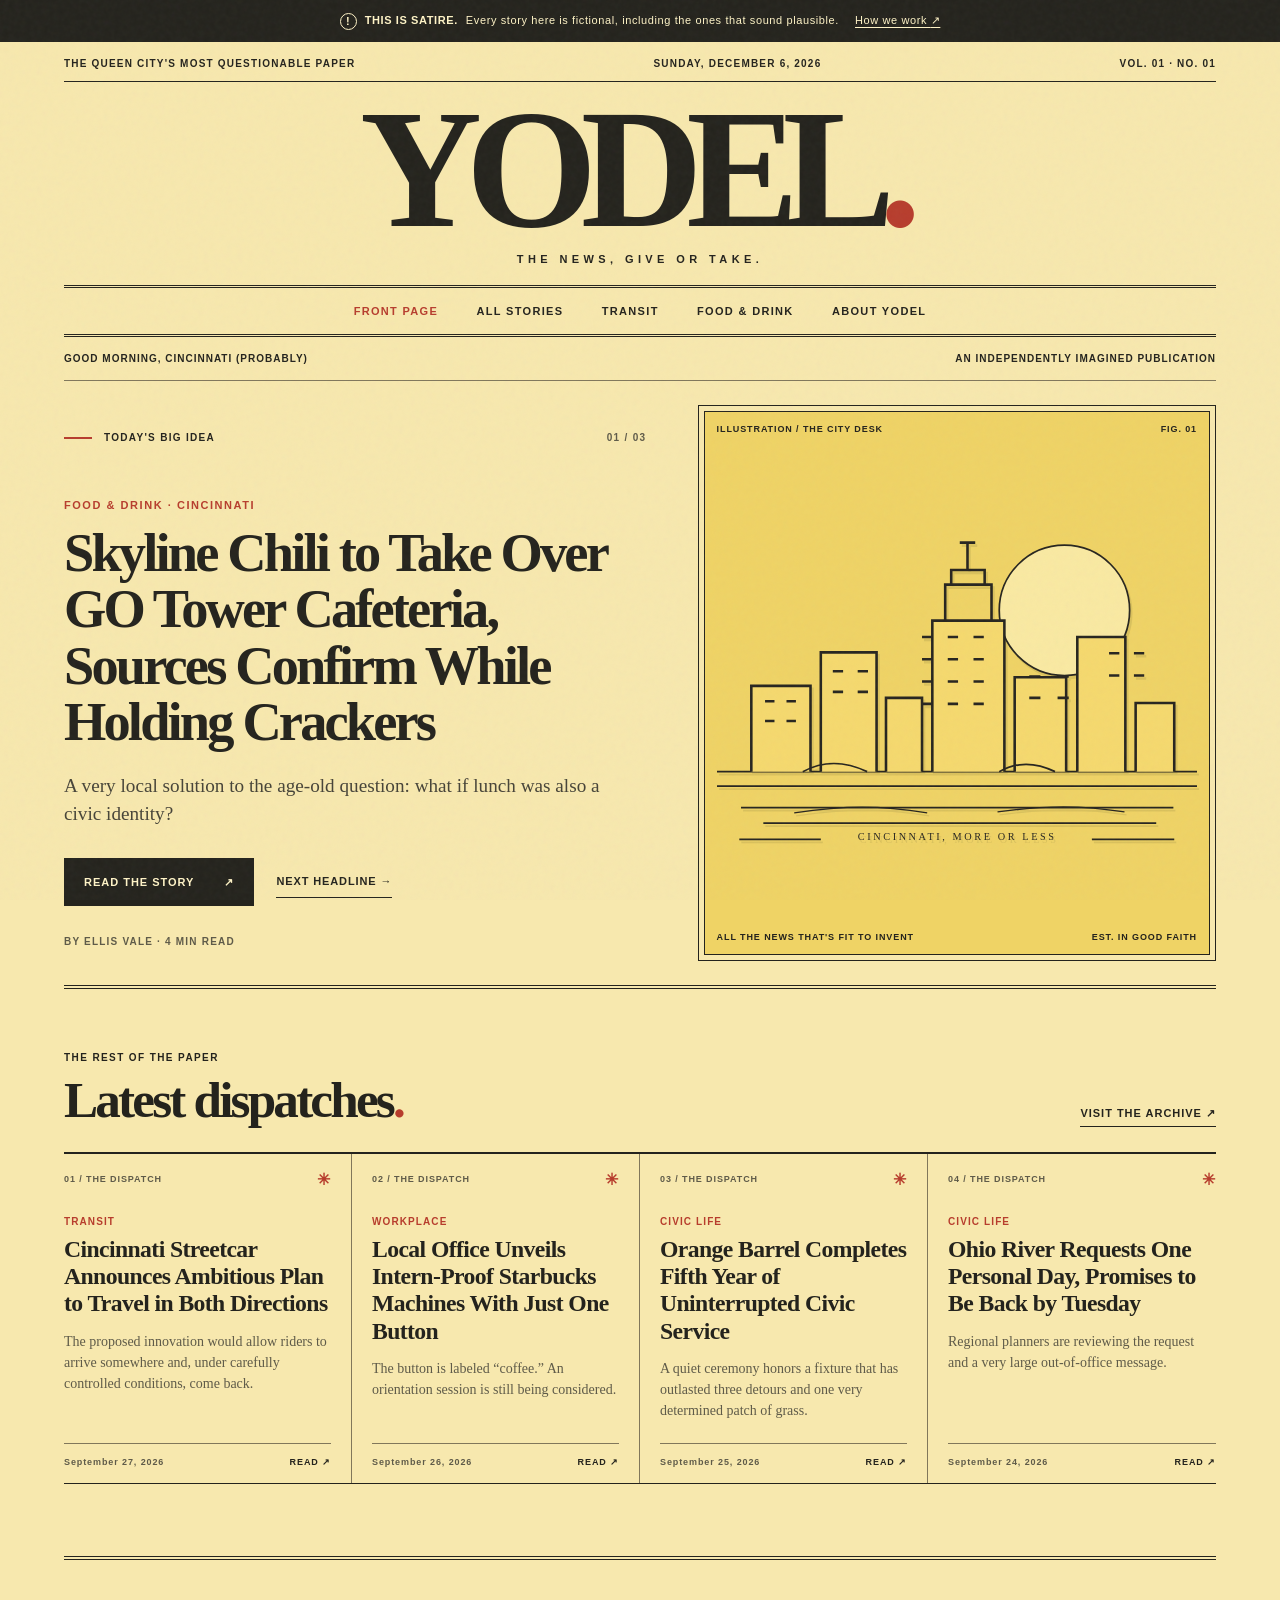
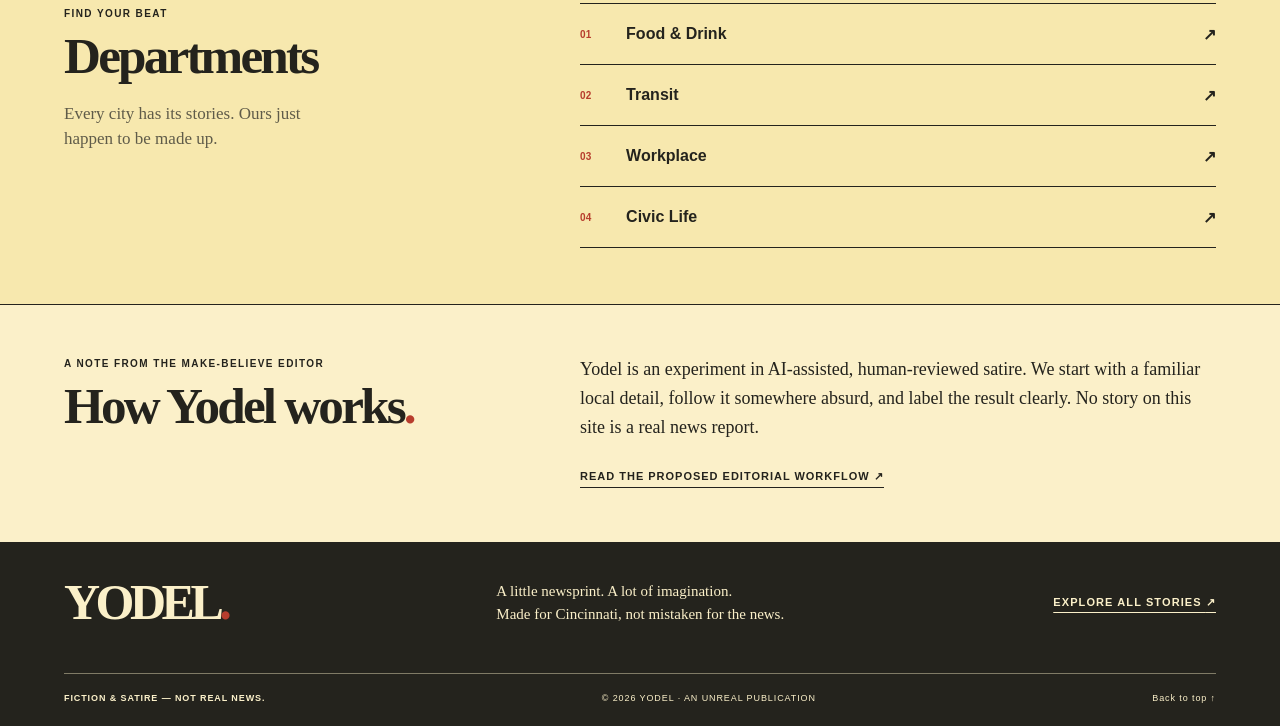
==== index.html @ 8d59e484 "Build initial Yodel satire publication prototype" ====
<!doctype html>
<html lang="en">
<head>
  <meta charset="utf-8">
  <meta name="viewport" content="width=device-width, initial-scale=1">
  <meta name="theme-color" content="#f4d969">
  <meta name="description" content="Yodel: Cincinnati-ish news from a city that exists mostly in our imagination. Entirely satire.">
  <title>Yodel — The news, give or take</title>
  <link rel="stylesheet" href="styles.css">
  <script src="articles.js" defer></script>
  <script src="app.js" defer></script>
</head>
<body data-page="home">
  <a class="skip-link" href="#main">Skip to content</a>
  <div class="site-shell">
    <div class="satire-banner"><span class="satire-banner__mark">!</span><strong>THIS IS SATIRE.</strong> Every story here is fictional, including the ones that sound plausible. <a href="#about">How we work <span aria-hidden="true">↗</span></a></div>
    <header class="site-header">
      <div class="header-top"><span>THE QUEEN CITY'S MOST QUESTIONABLE PAPER</span><span class="edition-date">SEPTEMBER 2026</span><span>VOL. 01 · NO. 01</span></div>
      <div class="masthead"><a href="index.html" aria-label="Yodel home">YODEL<span class="masthead-dot">.</span></a><p>THE NEWS, GIVE OR TAKE.</p></div>
      <nav class="main-nav" aria-label="Main navigation">
        <a href="index.html" aria-current="page">Front page</a>
        <a href="archive.html">All stories</a>
        <a href="archive.html?category=Transit">Transit</a>
        <a href="archive.html?category=Food%20%26%20Drink">Food &amp; Drink</a>
        <a href="#about">About Yodel</a>
      </nav>
    </header>
    <main id="main">
      <div class="section-kicker"><span>GOOD MORNING, CINCINNATI (PROBABLY)</span><span>AN INDEPENDENTLY IMAGINED PUBLICATION</span></div>
      <section class="lead-section" aria-labelledby="lead-heading">
        <div class="lead-copy">
          <div class="eyebrow"><span class="eyebrow-rule"></span> TODAY'S BIG IDEA <span id="feature-counter">01 / 03</span></div>
          <p class="lead-overline" id="feature-category">FOOD &amp; DRINK · CINCINNATI</p>
          <h1 id="lead-heading" aria-live="polite">Skyline Chili to Take Over GO Tower Cafeteria, Sources Confirm While Holding Crackers</h1>
          <p class="lead-deck" id="feature-deck">A very local solution to the age-old question: what if lunch was also a civic identity?</p>
          <div class="lead-actions"><a class="button button--dark" id="feature-link" href="article.html?id=go-tower-chili">Read the story <span aria-hidden="true">↗</span></a><button class="text-button" id="next-feature" type="button">Next headline <span aria-hidden="true">→</span></button></div>
          <p class="lead-meta" id="feature-meta">BY ELLIS VALE · 4 MIN READ</p>
        </div>
        <div class="lead-art" aria-hidden="true">
          <div class="art-topline"><span>ILLUSTRATION / THE CITY DESK</span><span>FIG. 01</span></div>
          <svg class="skyline-art" viewBox="0 0 560 390" role="presentation">
            <circle cx="405" cy="110" r="76" fill="#f9e9a2" stroke="#27251f" stroke-width="2"/>
            <path d="M0 298h560M0 315h560M28 340h504M54 358h458" fill="none" stroke="#27251f" stroke-width="2"/>
            <path d="M40 298V198h69v100m12 0V159h65v139m11 0V212h42v86m12 0V122h84v176m12 0V188h60v110m13 0V141h56v157m12 0V218h45v80" fill="#f5d96e" stroke="#27251f" stroke-width="3"/>
            <path d="M266 122V80h54v42m-47-42V63h39v17m-20-17V31m-9 0h18" fill="none" stroke="#27251f" stroke-width="3"/>
            <path d="M56 216h11m14 0h11m-36 23h11m14 0h11m43-58h12m17 0h12m-41 24h12m17 0h12m63-64h12m18 0h12m18 0h12m-72 26h12m18 0h12m18 0h12m-72 26h12m18 0h12m18 0h12m-72 26h12m18 0h12m18 0h12m53-32h13m20 0h13m-46 25h13m20 0h13m47-52h12m17 0h12m-41 26h12m17 0h12" fill="none" stroke="#27251f" stroke-width="3"/>
            <path d="M100 298q35-19 75 0m154 0q30-17 65 0" fill="none" stroke="#27251f" stroke-width="2"/>
            <path d="M90 346c60-9 100-9 155 0m82-1c58-8 98-8 148 0" fill="none" stroke="#27251f" stroke-width="1.5"/>
            <path d="M26 377h95m316 0h96" stroke="#27251f" stroke-width="2"/>
            <text x="280" y="378" text-anchor="middle" font-family="Georgia,serif" font-size="12" letter-spacing="3" fill="#27251f">CINCINNATI, MORE OR LESS</text>
          </svg>
          <div class="art-bottomline"><span>ALL THE NEWS THAT'S FIT TO INVENT</span><span>EST. IN GOOD FAITH</span></div>
        </div>
      </section>
      <section class="latest-section" aria-labelledby="latest-heading">
        <div class="section-heading"><div><span class="small-label">THE REST OF THE PAPER</span><h2 id="latest-heading">Latest dispatches<span class="heading-period">.</span></h2></div><a class="underlined-link" href="archive.html">Visit the archive <span aria-hidden="true">↗</span></a></div>
        <div id="latest-stories" class="story-grid"></div>
      </section>
      <section class="departments" aria-labelledby="departments-heading">
        <div class="department-intro"><span class="small-label">FIND YOUR BEAT</span><h2 id="departments-heading">Departments</h2><p>Every city has its stories. Ours just happen to be made up.</p></div>
        <div class="department-links"><a href="archive.html?category=Food%20%26%20Drink"><span>01</span> Food &amp; Drink <span aria-hidden="true">↗</span></a><a href="archive.html?category=Transit"><span>02</span> Transit <span aria-hidden="true">↗</span></a><a href="archive.html?category=Workplace"><span>03</span> Workplace <span aria-hidden="true">↗</span></a><a href="archive.html?category=Civic%20Life"><span>04</span> Civic Life <span aria-hidden="true">↗</span></a></div>
      </section>
      <section class="about-section" id="about" aria-labelledby="about-heading"><div><span class="small-label">A NOTE FROM THE MAKE-BELIEVE EDITOR</span><h2 id="about-heading">How Yodel works<span class="heading-period">.</span></h2></div><div><p>Yodel is an experiment in AI-assisted, human-reviewed satire. We start with a familiar local detail, follow it somewhere absurd, and label the result clearly. No story on this site is a real news report.</p><a class="underlined-link" href="EDITORIAL_WORKFLOW.md">Read the proposed editorial workflow <span aria-hidden="true">↗</span></a></div></section>
    </main>
    <footer class="site-footer"><div class="footer-main"><a class="footer-logo" href="index.html">YODEL<span>.</span></a><p>A little newsprint. A lot of imagination.<br>Made for Cincinnati, not mistaken for the news.</p><a href="archive.html">Explore all stories <span aria-hidden="true">↗</span></a></div><div class="footer-bottom"><strong>FICTION &amp; SATIRE — NOT REAL NEWS.</strong><span>© 2026 YODEL · AN UNREAL PUBLICATION</span><a href="#main">Back to top ↑</a></div></footer>
  </div>
</body>
</html>
---- styles.css ----
:root {
  color-scheme: light;
  --paper: #f7e8ae;
  --paper-light: #fbf0c9;
  --yellow: #efd365;
  --ink: #24231d;
  --muted: #5f5b49;
  --rule: #81775b;
  --red: #b73d2d;
}

* { box-sizing: border-box; }
html { scroll-behavior: smooth; }
body { margin: 0; background: #d5bd69; color: var(--ink); font-family: Georgia, "Times New Roman", serif; }
body::before { content: ""; position: fixed; inset: 0; z-index: 10; pointer-events: none; opacity: .15; background-image: url("data:image/svg+xml,%3Csvg viewBox='0 0 180 180' xmlns='http://www.w3.org/2000/svg'%3E%3Cfilter id='n'%3E%3CfeTurbulence type='fractalNoise' baseFrequency='.9' numOctaves='3' stitchTiles='stitch'/%3E%3C/filter%3E%3Crect width='100%25' height='100%25' filter='url(%23n)' opacity='.25'/%3E%3C/svg%3E"); }
a { color: inherit; }
a:hover { color: var(--red); }
button, input, select { font: inherit; }
button { cursor: pointer; }
:focus-visible { outline: 3px solid var(--red); outline-offset: 4px; }
[hidden] { display: none !important; }
.site-shell { max-width: 1480px; margin: 0 auto; min-height: 100vh; background: var(--paper); box-shadow: 0 0 50px #665a3455; }
.skip-link { position: fixed; top: -80px; left: 20px; z-index: 20; background: var(--ink); color: white; padding: 12px 18px; }
.skip-link:focus { top: 12px; }
.satire-banner { display: flex; align-items: center; justify-content: center; flex-wrap: wrap; gap: 5px 8px; min-height: 42px; padding: 8px 20px; background: var(--ink); color: #fff4c7; text-align: center; font: 11px/1.4 Arial, Helvetica, sans-serif; letter-spacing: .055em; }
.satire-banner__mark { display: inline-grid; place-items: center; width: 17px; height: 17px; border: 1px solid currentColor; border-radius: 50%; font-weight: bold; }
.satire-banner a { color: inherit; text-underline-offset: 3px; margin-left: 8px; }
.satire-banner a:hover { color: #f4d969; }
.site-header, main, .site-footer { padding-left: clamp(22px, 5vw, 78px); padding-right: clamp(22px, 5vw, 78px); }
.header-top, .main-nav, .section-kicker, .small-label, .eyebrow, .lead-overline, .lead-meta, .art-topline, .art-bottomline, .story-category, .story-card__top, .story-card__foot, .department-links, .footer-bottom, .article-byline, .article-location, .back-link, .archive-tools label, .results-heading, .archive-item__number, .loading-note {
  font-family: Arial, Helvetica, sans-serif;
}
.header-top { display: flex; justify-content: space-between; gap: 16px; padding: 16px 0 12px; border-bottom: 1px solid var(--ink); font-size: 10px; font-weight: 700; letter-spacing: .12em; }
.masthead { text-align: center; padding: 14px 0 20px; }
.masthead a { display: inline-block; text-decoration: none; font: 900 clamp(84px, 13.2vw, 194px)/.87 Georgia, "Times New Roman", serif; letter-spacing: -.097em; padding-right: .09em; }
.masthead a:hover { color: var(--ink); }
.masthead-dot, .heading-period, .footer-logo span { color: var(--red); }
.masthead p { margin: 11px 0 0; font: 700 11px/1 Arial, Helvetica, sans-serif; letter-spacing: .4em; }
.main-nav { display: flex; justify-content: center; flex-wrap: wrap; gap: 5px clamp(12px, 3vw, 45px); padding: 13px 0; border-top: 3px double var(--ink); border-bottom: 3px double var(--ink); font-size: 11px; font-weight: 700; letter-spacing: .12em; text-transform: uppercase; }
.main-nav a { text-decoration: none; padding: 4px 0; }
.main-nav a[aria-current="page"] { color: var(--red); }
.section-kicker { display: flex; justify-content: space-between; gap: 10px; padding: 16px 0; font-size: 10px; font-weight: 700; letter-spacing: .1em; border-bottom: 1px solid var(--rule); }
.lead-section { display: grid; grid-template-columns: 1.1fr .9fr; min-height: 545px; border-bottom: 4px double var(--ink); }
.lead-copy { display: flex; flex-direction: column; align-items: flex-start; padding: clamp(28px, 4vw, 60px) clamp(25px, 4vw, 60px) 38px 0; }
.eyebrow { display: flex; align-items: center; gap: 12px; width: 100%; font-size: 10px; font-weight: 700; letter-spacing: .13em; white-space: nowrap; }
.eyebrow-rule { display: inline-block; width: 28px; height: 2px; background: var(--red); }
.eyebrow #feature-counter { margin-left: auto; color: var(--muted); }
.lead-overline { margin: 56px 0 14px; color: var(--red); font-size: 11px; font-weight: 800; letter-spacing: .14em; }
.lead-copy h1 { max-width: 700px; margin: 0; font-size: clamp(38px, 4.25vw, 67px); line-height: 1.035; letter-spacing: -.052em; }
.lead-deck { max-width: 560px; margin: 22px 0 0; font-size: clamp(17px, 1.5vw, 21px); line-height: 1.45; color: #474438; }
.lead-actions { display: flex; align-items: center; flex-wrap: wrap; gap: 22px; margin-top: 30px; }
.button { display: inline-flex; justify-content: space-between; align-items: center; gap: 30px; min-height: 48px; padding: 13px 19px; font: 700 11px/1.3 Arial, Helvetica, sans-serif; letter-spacing: .09em; text-decoration: none; text-transform: uppercase; transition: background .2s ease, color .2s ease, transform .2s ease; }
.button--dark { background: var(--ink); color: #fff4c7; border: 1px solid var(--ink); }
.button--dark:hover { background: var(--red); color: white; border-color: var(--red); transform: translateY(-2px); }
.text-button { padding: 9px 0; border: 0; border-bottom: 1px solid var(--ink); background: none; color: var(--ink); font: 700 11px/1.2 Arial, Helvetica, sans-serif; text-transform: uppercase; letter-spacing: .08em; }
.text-button:hover { color: var(--red); border-color: var(--red); }
.lead-meta { margin: auto 0 0; padding-top: 30px; color: var(--muted); font-size: 10px; font-weight: 700; letter-spacing: .12em; }
.lead-art { display: flex; flex-direction: column; justify-content: space-between; align-self: stretch; min-width: 0; margin: 24px 0 24px; padding: 18px; border: 1px solid var(--ink); background: var(--yellow); box-shadow: inset 0 0 0 5px var(--paper), inset 0 0 0 6px var(--ink); }
.art-topline, .art-bottomline { display: flex; justify-content: space-between; gap: 8px; font-size: 9px; font-weight: 700; letter-spacing: .1em; }
.skyline-art { display: block; width: 100%; height: auto; max-height: 390px; margin: auto 0; filter: drop-shadow(2px 3px 0 #bca84f66); }
.latest-section, .related-section { padding: 58px 0 72px; }
.section-heading { display: flex; justify-content: space-between; align-items: end; gap: 20px; margin-bottom: 25px; }
.small-label { font-size: 10px; font-weight: 800; letter-spacing: .14em; text-transform: uppercase; }
h2 { margin: 7px 0 0; font-size: clamp(35px, 4vw, 55px); line-height: 1.08; letter-spacing: -.055em; }
.underlined-link { flex-shrink: 0; padding-bottom: 5px; border-bottom: 1px solid currentColor; font: 700 11px/1.4 Arial, Helvetica, sans-serif; text-decoration: none; text-transform: uppercase; letter-spacing: .09em; }
.story-grid { display: grid; grid-template-columns: repeat(4, minmax(0, 1fr)); border-top: 2px solid var(--ink); border-bottom: 1px solid var(--ink); }
.story-card { display: flex; flex-direction: column; min-width: 0; padding: 20px 20px 16px; border-right: 1px solid var(--rule); }
.story-card:first-child { padding-left: 0; }
.story-card:last-child { padding-right: 0; border-right: 0; }
.story-card__top, .story-card__foot { display: flex; justify-content: space-between; gap: 10px; font-size: 9px; font-weight: 700; letter-spacing: .1em; }
.story-card__top { color: var(--muted); }
.story-card__top span:last-child { color: var(--red); font-size: 16px; line-height: .7; }
.story-category { margin: 30px 0 9px; color: var(--red); font-size: 10px; font-weight: 800; letter-spacing: .11em; text-transform: uppercase; }
.story-card h3 { margin: 0; font-size: clamp(21px, 1.85vw, 28px); line-height: 1.16; letter-spacing: -.025em; }
.story-card h3 a, .archive-item h3 a { text-decoration: none; }
.story-card h3 a:hover, .archive-item h3 a:hover { text-decoration: underline; text-decoration-thickness: 1px; text-underline-offset: 4px; }
.story-deck { margin: 13px 0 22px; color: var(--muted); font-size: 14px; line-height: 1.5; }
.story-card__foot { align-items: center; margin-top: auto; padding-top: 13px; border-top: 1px solid var(--rule); color: var(--muted); }
.story-card__foot a { color: var(--ink); text-decoration: none; }
.departments { display: grid; grid-template-columns: 1fr 1.5fr; gap: 8%; padding: 43px 0 56px; border-top: 4px double var(--ink); }
.department-intro p { max-width: 280px; font-size: 17px; line-height: 1.5; color: var(--muted); }
.department-links { border-top: 1px solid var(--ink); }
.department-links a { display: grid; grid-template-columns: 38px 1fr auto; align-items: center; gap: 8px; min-height: 61px; border-bottom: 1px solid var(--ink); font-size: 16px; font-weight: 700; text-decoration: none; }
.department-links a span:first-child { font-size: 10px; color: var(--red); }
.about-section { display: grid; grid-template-columns: 1fr 1.5fr; gap: 8%; margin: 0 calc(-1 * clamp(22px, 5vw, 78px)); padding: 48px clamp(22px, 5vw, 78px) 58px; background: var(--paper-light); border-top: 1px solid var(--ink); }
.about-section p { max-width: 660px; margin: 2px 0 24px; font-size: 18px; line-height: 1.6; }
.site-footer { background: var(--ink); color: var(--paper-light); }
.footer-main { display: flex; justify-content: space-between; align-items: center; gap: 24px; padding: 38px 0 48px; }
.footer-logo { font: 900 50px/.9 Georgia, serif; letter-spacing: -.09em; text-decoration: none; }
.footer-main p { margin: 0; font-size: 15px; line-height: 1.5; }
.footer-main > a:last-child { font: 700 11px Arial, Helvetica, sans-serif; letter-spacing: .1em; text-transform: uppercase; text-underline-offset: 6px; }
.footer-main a:hover, .footer-bottom a:hover { color: var(--yellow); }
.footer-bottom { display: flex; justify-content: space-between; flex-wrap: wrap; gap: 12px 20px; border-top: 1px solid #807b66; padding: 19px 0 23px; font-size: 9px; letter-spacing: .1em; }
.footer-bottom a { text-decoration: none; }

/* Archive */
.archive-main { padding-top: 46px; padding-bottom: 100px; }
.page-heading { max-width: 850px; }
.page-heading h1 { margin: 12px 0 16px; font-size: clamp(48px, 7vw, 92px); line-height: .99; letter-spacing: -.065em; }
.page-heading > p { margin: 0; max-width: 640px; font-size: 20px; line-height: 1.5; color: var(--muted); }
.archive-tools { display: grid; grid-template-columns: 2fr 1fr; gap: 18px; margin-top: 53px; padding: 23px; border: 1px solid var(--ink); background: var(--paper-light); }
.archive-tools label { display: block; margin-bottom: 9px; font-size: 10px; font-weight: 800; letter-spacing: .13em; }
.archive-tools input, .archive-tools select { display: block; width: 100%; height: 48px; padding: 0 13px; border: 1px solid var(--ink); border-radius: 0; background: var(--paper); color: var(--ink); font: 15px Arial, Helvetica, sans-serif; }
.archive-tools input::placeholder { color: #736c58; }
.results-heading { display: flex; align-items: baseline; justify-content: space-between; gap: 20px; margin: 52px 0 14px; }
.results-heading h2 { font: 800 13px Arial, Helvetica, sans-serif; text-transform: uppercase; letter-spacing: .13em; }
.results-heading p { font-size: 11px; font-weight: 700; letter-spacing: .08em; }
.archive-list { border-top: 3px double var(--ink); }
.archive-item { display: grid; grid-template-columns: 60px 1fr 36px; gap: 20px; padding: 29px 4px 31px 0; border-bottom: 1px solid var(--rule); }
.archive-item__number { padding-top: 3px; color: var(--red); font-size: 14px; font-weight: 800; }
.archive-item .story-category { margin: 0 0 9px; }
.archive-item .story-category span { color: var(--muted); }
.archive-item h3 { max-width: 950px; margin: 0; font-size: clamp(25px, 3.4vw, 42px); line-height: 1.12; letter-spacing: -.04em; }
.archive-item p:last-child { margin: 12px 0 0; color: var(--muted); font-size: 16px; line-height: 1.45; }
.archive-item__arrow { align-self: center; font: 25px Arial, Helvetica, sans-serif; text-decoration: none; }
.empty-results { margin: 35px 0; padding: 35px; border: 1px solid var(--ink); font-size: 18px; }

/* Article */
.article-main { padding-top: 30px; }
.back-link { display: inline-block; margin-bottom: 37px; font-size: 11px; font-weight: 700; letter-spacing: .1em; text-decoration: none; text-transform: uppercase; }
.article-header { max-width: 1040px; margin: 0 auto; text-align: center; }
.article-header .story-category { margin: 0 0 18px; }
.article-header .story-category span { color: var(--muted); }
.article-header h1 { margin: 0; font-size: clamp(46px, 6.5vw, 92px); line-height: 1.025; letter-spacing: -.062em; }
.article-deck { max-width: 730px; margin: 22px auto 30px; color: var(--muted); font-size: clamp(20px, 2.25vw, 28px); line-height: 1.4; }
.article-byline { display: flex; justify-content: center; flex-wrap: wrap; gap: 8px 24px; padding: 18px 0; border-top: 1px solid var(--ink); border-bottom: 3px double var(--ink); font-size: 10px; letter-spacing: .11em; text-transform: uppercase; }
.article-body { display: grid; grid-template-columns: minmax(0, 670px) minmax(180px, 250px); justify-content: center; gap: clamp(40px, 8vw, 120px); padding: 46px 0 90px; }
.article-location { margin-bottom: 24px; font-size: 11px; font-weight: 700; letter-spacing: .1em; }
.article-location span { margin-right: 12px; color: var(--red); }
.article-column > p:not(.article-disclaimer) { margin: 0 0 25px; font-size: clamp(18px, 1.75vw, 21px); line-height: 1.7; }
.first-paragraph::first-letter { float: left; margin: .06em .09em -.1em 0; font-size: 4.2em; line-height: .8; font-weight: bold; color: var(--red); }
blockquote { margin: 38px 0; padding: 25px 5px 28px; border-top: 3px double var(--ink); border-bottom: 3px double var(--ink); font-size: clamp(27px, 3vw, 39px); font-weight: bold; line-height: 1.23; letter-spacing: -.035em; }
blockquote span { color: var(--red); }
.article-endmark { margin: 25px 0; color: var(--red); font-size: 22px; text-align: center; }
.article-disclaimer { padding: 17px 0; border-top: 1px solid var(--rule); border-bottom: 1px solid var(--rule); font: 13px/1.6 Arial, Helvetica, sans-serif; color: var(--muted); }
.article-aside { align-self: start; padding: 21px; border: 1px solid var(--ink); background: var(--yellow); }
.aside-stamp { border-bottom: 1px solid var(--ink); padding: 0 0 10px; font: 900 95px/.9 Georgia, serif; letter-spacing: -.1em; }
.aside-stamp span { color: var(--red); }
.article-aside .small-label { display: block; margin-top: 19px; }
.article-aside p:not(.small-label) { font-size: 16px; line-height: 1.5; }
.article-aside a { font: 700 11px/1.5 Arial, Helvetica, sans-serif; text-transform: uppercase; letter-spacing: .07em; text-underline-offset: 4px; }
.related-section { border-top: 4px double var(--ink); }
.story-grid--two { grid-template-columns: repeat(2, minmax(0, 1fr)); }
.not-found { max-width: 760px; padding: 60px 0 130px; }
.not-found h1 { font-size: clamp(48px, 7vw, 90px); line-height: 1; letter-spacing: -.06em; }
.not-found p { margin: 0 0 30px; font-size: 20px; }
.loading-note { padding: 50px 0 100px; font-size: 13px; letter-spacing: .12em; }

@media (max-width: 1050px) {
  .lead-section { grid-template-columns: 1.1fr .9fr; }
  .lead-copy h1 { font-size: clamp(37px, 4.6vw, 55px); }
  .lead-overline { margin-top: 30px; }
  .story-grid { grid-template-columns: repeat(2, minmax(0, 1fr)); }
  .story-card { padding: 20px !important; border-bottom: 1px solid var(--rule); }
  .story-card:nth-child(2n) { border-right: 0; }
  .story-card:nth-last-child(-n+2) { border-bottom: 0; }
}
@media (max-width: 700px) {
  .header-top { font-size: 9px; }
  .header-top span:first-child { display: none; }
  .masthead { padding: 24px 0 17px; }
  .masthead a { font-size: clamp(75px, 18vw, 125px); }
  .masthead p { font-size: 9px; letter-spacing: .27em; }
  .main-nav { justify-content: flex-start; gap: 2px 20px; font-size: 10px; }
  .section-kicker span:last-child { display: none; }
  .lead-section { display: flex; flex-direction: column; }
  .lead-copy { padding: 29px 0 23px; }
  .lead-copy h1 { font-size: clamp(42px, 9vw, 62px); }
  .lead-overline { margin-top: 37px; }
  .lead-meta { margin-top: 0; padding-top: 24px; }
  .lead-art { min-height: 300px; margin: 0 0 25px; }
  .skyline-art { max-height: 320px; }
  .latest-section, .related-section { padding: 43px 0 58px; }
  .departments, .about-section { grid-template-columns: 1fr; gap: 20px; }
  .departments { padding: 36px 0 44px; }
  .about-section { padding-top: 40px; padding-bottom: 48px; }
  .footer-main { align-items: flex-start; flex-direction: column; }
  .archive-tools { grid-template-columns: 1fr; }
  .article-body { grid-template-columns: 1fr; padding-bottom: 60px; }
  .article-aside { max-width: 350px; }
}
@media (max-width: 480px) {
  .satire-banner { font-size: 10px; }
  .header-top { font-size: 8px; }
  .section-heading { align-items: flex-start; flex-direction: column; gap: 14px; }
  .story-grid, .story-grid--two { grid-template-columns: 1fr; }
  .story-card { padding: 20px 0 !important; border-right: 0; border-bottom: 1px solid var(--rule) !important; }
  .story-card:last-child { border-bottom: 0 !important; }
  .story-card .story-category { margin-top: 20px; }
  .archive-main { padding-top: 35px; }
  .archive-tools { margin-top: 35px; padding: 16px; }
  .archive-item { grid-template-columns: 1fr 26px; gap: 8px; }
  .archive-item__number { grid-column: 1 / -1; }
  .article-main { padding-top: 25px; }
  .article-header { text-align: left; }
  .article-byline { justify-content: flex-start; }
  .article-body { padding-top: 30px; }
}
@media (prefers-reduced-motion: reduce) {
  html { scroll-behavior: auto; }
  .button { transition: none; }
  .button--dark:hover { transform: none; }
}
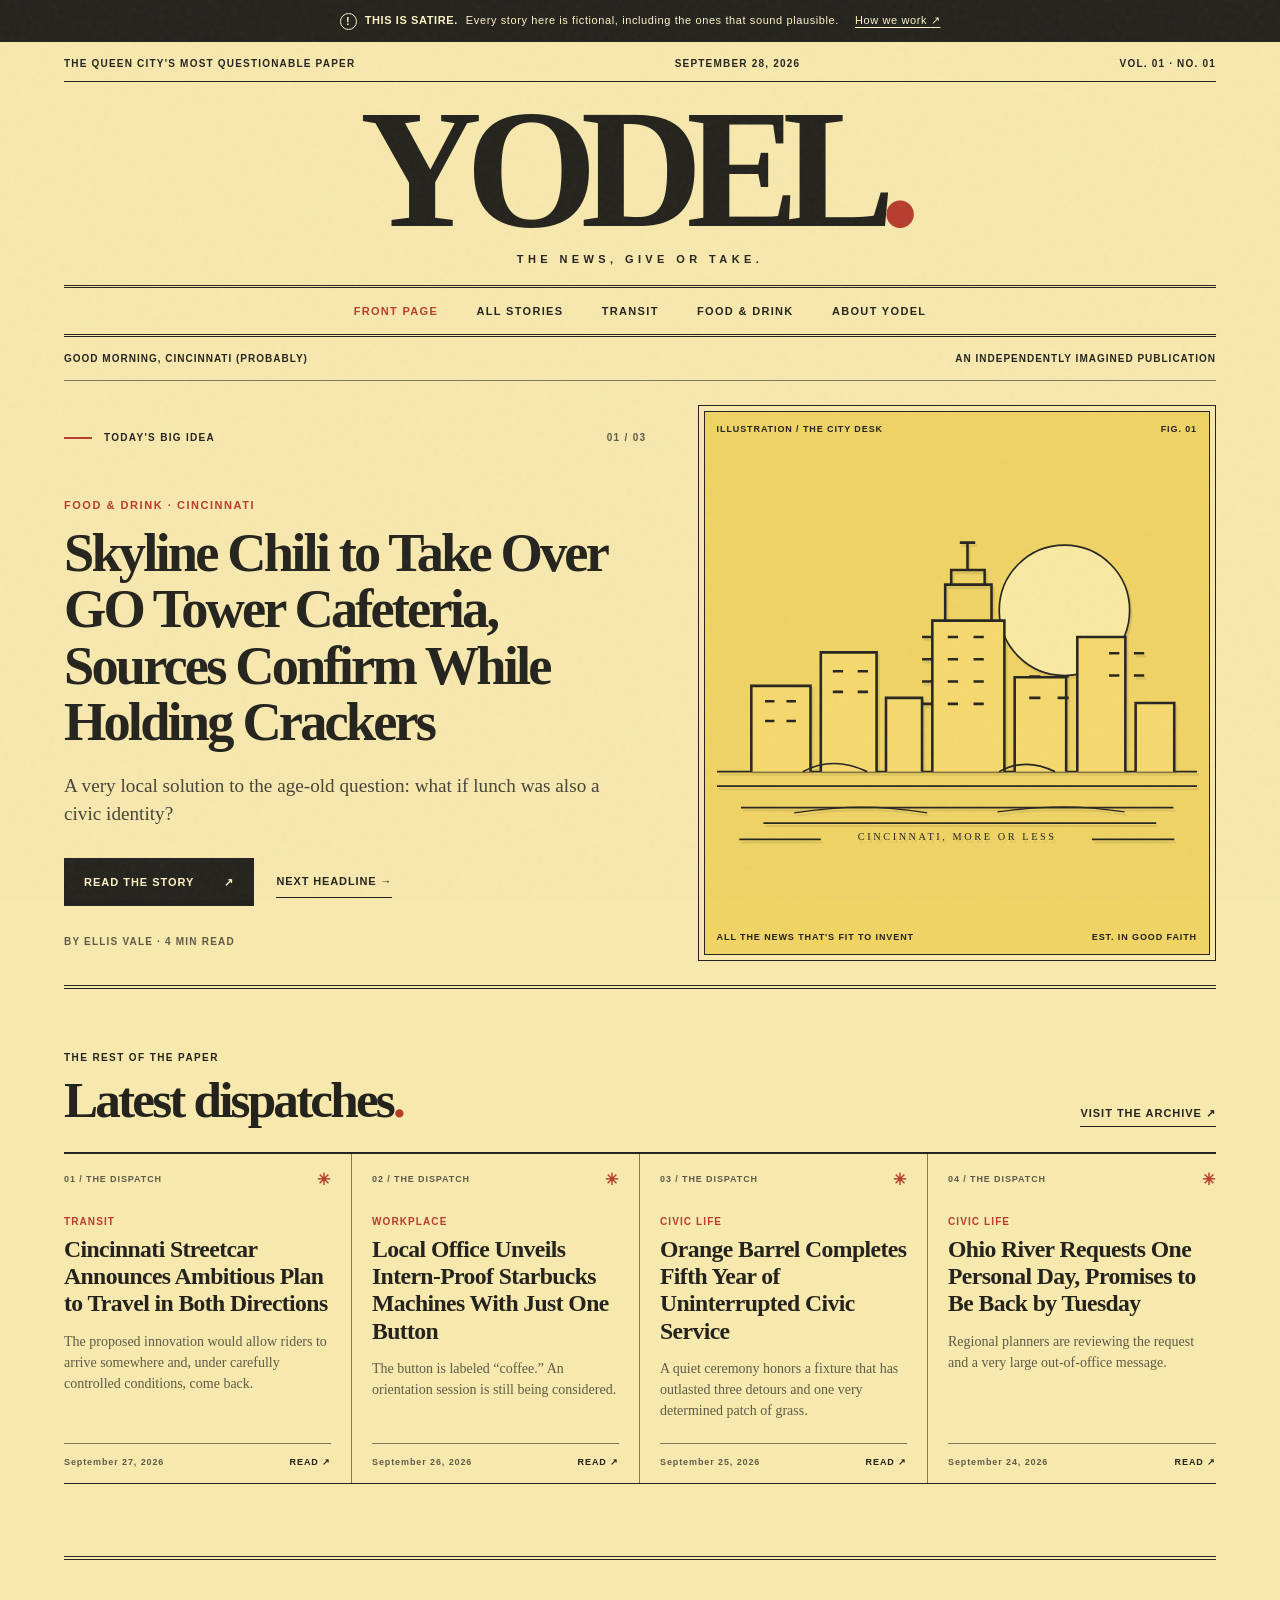
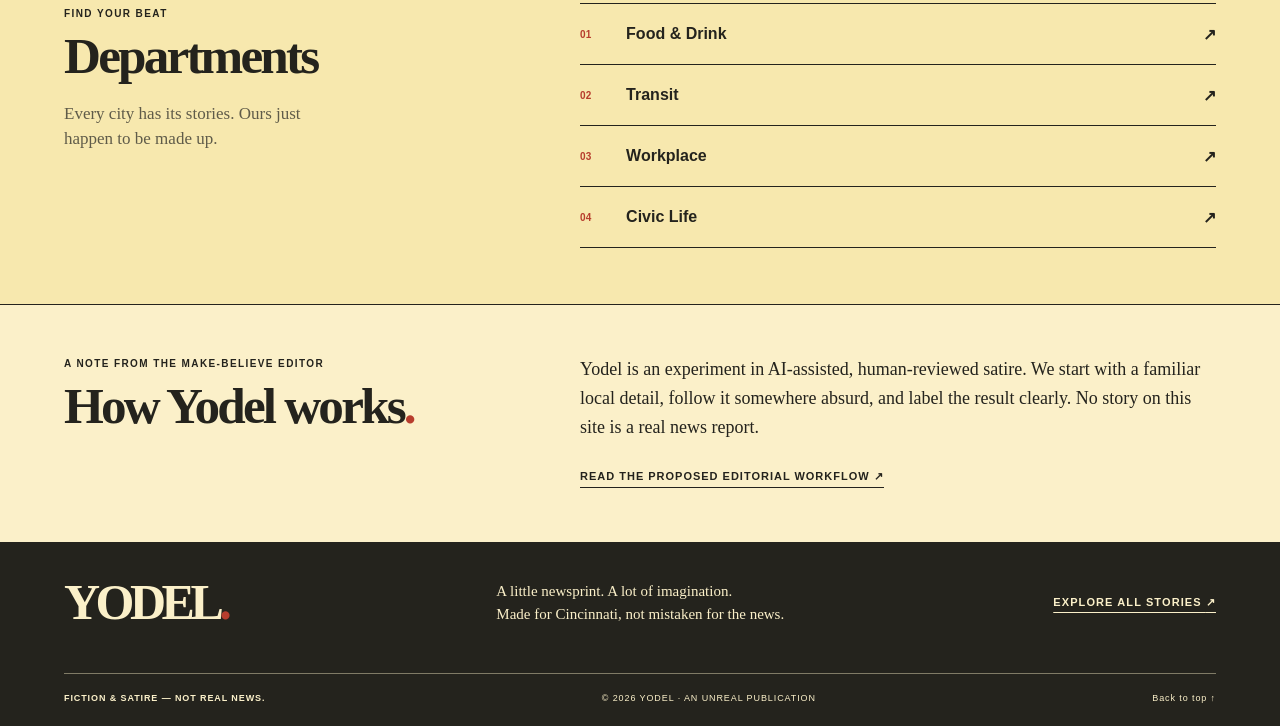
==== commit bb585ca4: "Add Yodel GitHub Pages deployment" ====
--- a/index.html
+++ b/index.html
@@ -4,6 +4,7 @@
   <meta charset="utf-8">
   <meta name="viewport" content="width=device-width, initial-scale=1">
   <meta name="theme-color" content="#f4d969">
+  <meta name="date" content="">
   <meta name="description" content="Yodel: Cincinnati-ish news from a city that exists mostly in our imagination. Entirely satire.">
   <title>Yodel — The news, give or take</title>
   <link rel="stylesheet" href="styles.css">
@@ -15,7 +16,7 @@
   <div class="site-shell">
     <div class="satire-banner"><span class="satire-banner__mark">!</span><strong>THIS IS SATIRE.</strong> Every story here is fictional, including the ones that sound plausible. <a href="#about">How we work <span aria-hidden="true">↗</span></a></div>
     <header class="site-header">
-      <div class="header-top"><span>THE QUEEN CITY'S MOST QUESTIONABLE PAPER</span><span class="edition-date">SEPTEMBER 2026</span><span>VOL. 01 · NO. 01</span></div>
+      <div class="header-top"><span>THE QUEEN CITY'S MOST QUESTIONABLE PAPER</span><span class="edition-date">LATEST EDITION</span><span>VOL. 01 · NO. 01</span></div>
       <div class="masthead"><a href="index.html" aria-label="Yodel home">YODEL<span class="masthead-dot">.</span></a><p>THE NEWS, GIVE OR TAKE.</p></div>
       <nav class="main-nav" aria-label="Main navigation">
         <a href="index.html" aria-current="page">Front page</a>
@@ -29,10 +30,12 @@
       <div class="section-kicker"><span>GOOD MORNING, CINCINNATI (PROBABLY)</span><span>AN INDEPENDENTLY IMAGINED PUBLICATION</span></div>
       <section class="lead-section" aria-labelledby="lead-heading">
         <div class="lead-copy">
-          <div class="eyebrow"><span class="eyebrow-rule"></span> TODAY'S BIG IDEA <span id="feature-counter">01 / 03</span></div>
-          <p class="lead-overline" id="feature-category">FOOD &amp; DRINK · CINCINNATI</p>
-          <h1 id="lead-heading" aria-live="polite">Skyline Chili to Take Over GO Tower Cafeteria, Sources Confirm While Holding Crackers</h1>
-          <p class="lead-deck" id="feature-deck">A very local solution to the age-old question: what if lunch was also a civic identity?</p>
+          <div class="eyebrow"><span class="eyebrow-rule"></span> TODAY'S BIG IDEA <span id="feature-counter" aria-hidden="true">01 / 03</span></div>
+          <div id="feature-copy" aria-live="polite" aria-atomic="true">
+            <p class="lead-overline">FOOD &amp; DRINK · CINCINNATI</p>
+            <h1 id="lead-heading">Skyline Chili to Take Over GO Tower Cafeteria, Sources Confirm While Holding Crackers</h1>
+            <p class="lead-deck">A very local solution to the age-old question: what if lunch was also a civic identity?</p>
+          </div>
           <div class="lead-actions"><a class="button button--dark" id="feature-link" href="article.html?id=go-tower-chili">Read the story <span aria-hidden="true">↗</span></a><button class="text-button" id="next-feature" type="button">Next headline <span aria-hidden="true">→</span></button></div>
           <p class="lead-meta" id="feature-meta">BY ELLIS VALE · 4 MIN READ</p>
         </div>
--- a/styles.css
+++ b/styles.css
@@ -42,6 +42,7 @@
 .section-kicker { display: flex; justify-content: space-between; gap: 10px; padding: 16px 0; font-size: 10px; font-weight: 700; letter-spacing: .1em; border-bottom: 1px solid var(--rule); }
 .lead-section { display: grid; grid-template-columns: 1.1fr .9fr; min-height: 545px; border-bottom: 4px double var(--ink); }
 .lead-copy { display: flex; flex-direction: column; align-items: flex-start; padding: clamp(28px, 4vw, 60px) clamp(25px, 4vw, 60px) 38px 0; }
+#feature-copy { width: 100%; }
 .eyebrow { display: flex; align-items: center; gap: 12px; width: 100%; font-size: 10px; font-weight: 700; letter-spacing: .13em; white-space: nowrap; }
 .eyebrow-rule { display: inline-block; width: 28px; height: 2px; background: var(--red); }
 .eyebrow #feature-counter { margin-left: auto; color: var(--muted); }
@@ -102,6 +103,8 @@
 .archive-tools label { display: block; margin-bottom: 9px; font-size: 10px; font-weight: 800; letter-spacing: .13em; }
 .archive-tools input, .archive-tools select { display: block; width: 100%; height: 48px; padding: 0 13px; border: 1px solid var(--ink); border-radius: 0; background: var(--paper); color: var(--ink); font: 15px Arial, Helvetica, sans-serif; }
 .archive-tools input::placeholder { color: #736c58; }
+.archive-tools input:focus-visible, .archive-tools select:focus-visible { outline: 3px solid var(--red); outline-offset: 3px; box-shadow: 0 0 0 5px var(--paper-light); }
+.empty-results button { padding: 2px 0; border: 0; border-bottom: 1px solid currentColor; background: transparent; color: inherit; font-weight: 700; text-decoration: none; cursor: pointer; }
 .results-heading { display: flex; align-items: baseline; justify-content: space-between; gap: 20px; margin: 52px 0 14px; }
 .results-heading h2 { font: 800 13px Arial, Helvetica, sans-serif; text-transform: uppercase; letter-spacing: .13em; }
 .results-heading p { font-size: 11px; font-weight: 700; letter-spacing: .08em; }
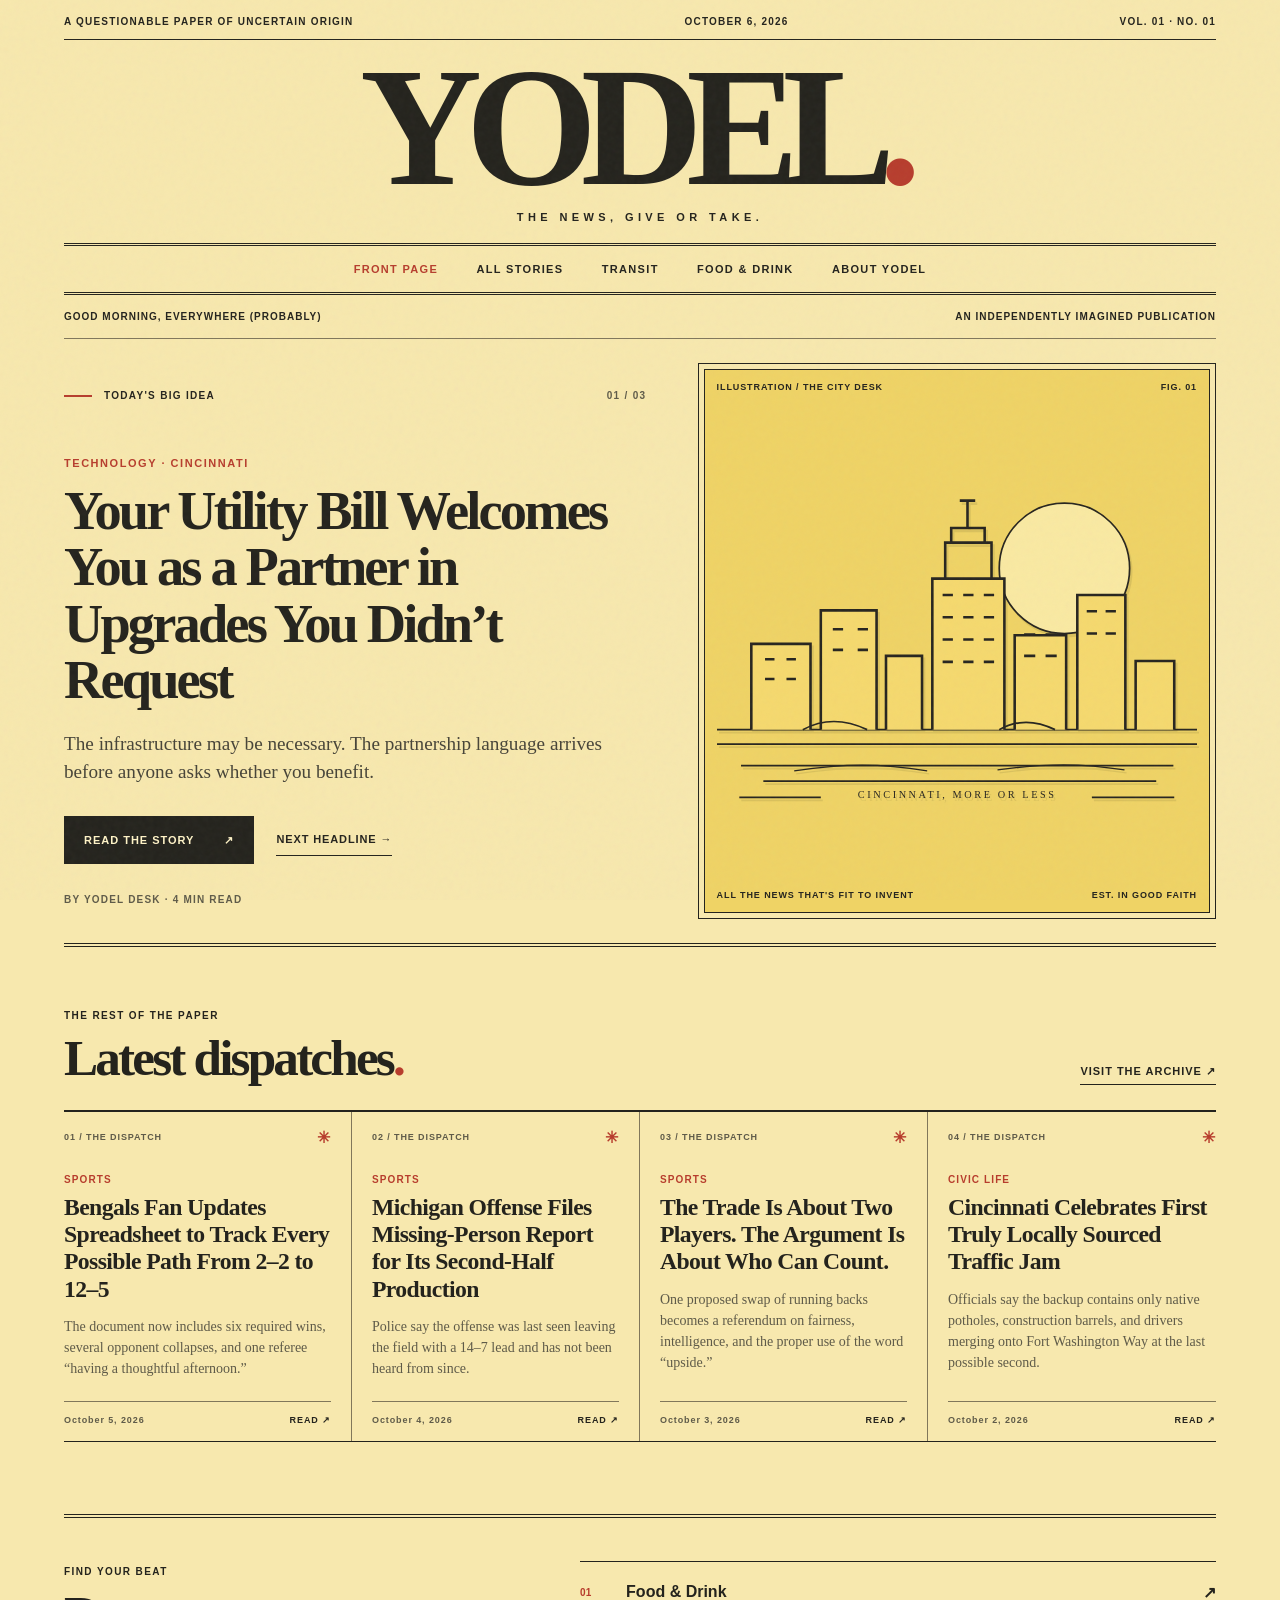
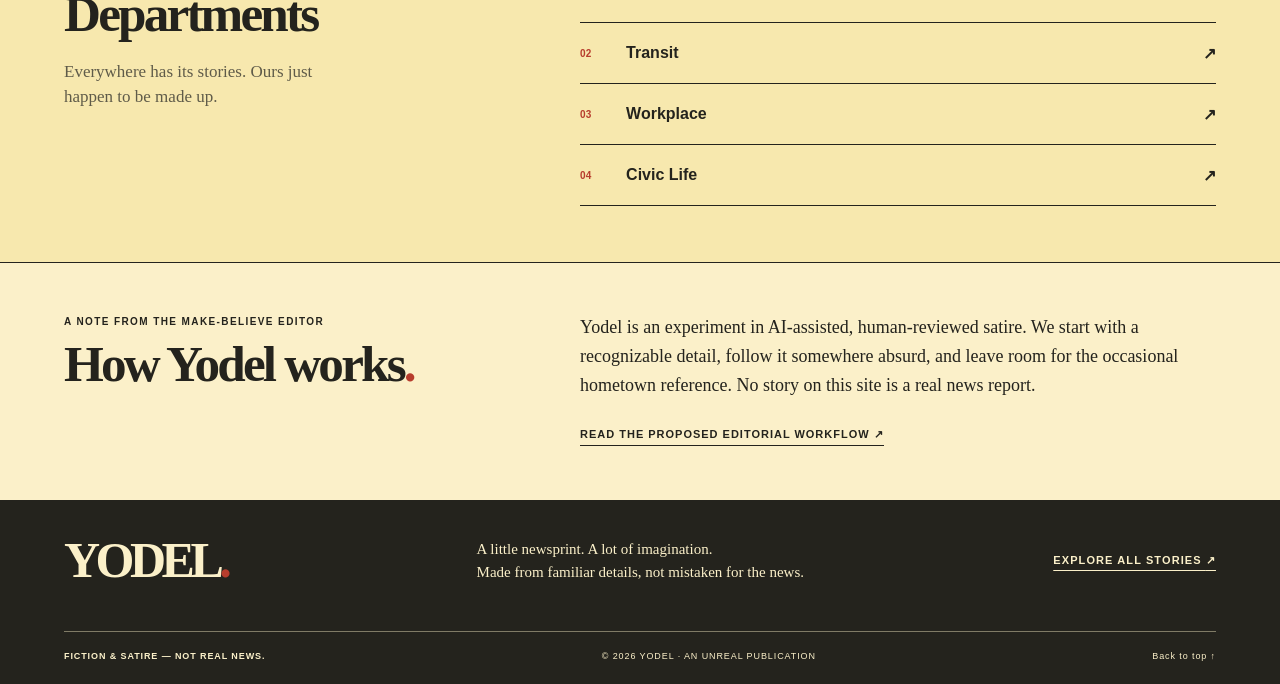
==== commit 34e3d07a: "Refine Yodel editorial framing and UI" ====
--- a/index.html
+++ b/index.html
@@ -5,7 +5,7 @@
   <meta name="viewport" content="width=device-width, initial-scale=1">
   <meta name="theme-color" content="#f4d969">
   <meta name="date" content="">
-  <meta name="description" content="Yodel: Cincinnati-ish news from a city that exists mostly in our imagination. Entirely satire.">
+  <meta name="description" content="Yodel: invented dispatches from the world as we recognize it, more or less.">
   <title>Yodel — The news, give or take</title>
   <link rel="stylesheet" href="styles.css">
   <script src="articles.js" defer></script>
@@ -14,9 +14,8 @@
 <body data-page="home">
   <a class="skip-link" href="#main">Skip to content</a>
   <div class="site-shell">
-    <div class="satire-banner"><span class="satire-banner__mark">!</span><strong>THIS IS SATIRE.</strong> Every story here is fictional, including the ones that sound plausible. <a href="#about">How we work <span aria-hidden="true">↗</span></a></div>
     <header class="site-header">
-      <div class="header-top"><span>THE QUEEN CITY'S MOST QUESTIONABLE PAPER</span><span class="edition-date">LATEST EDITION</span><span>VOL. 01 · NO. 01</span></div>
+      <div class="header-top"><span>A QUESTIONABLE PAPER OF UNCERTAIN ORIGIN</span><span class="edition-date">LATEST EDITION</span><span>VOL. 01 · NO. 01</span></div>
       <div class="masthead"><a href="index.html" aria-label="Yodel home">YODEL<span class="masthead-dot">.</span></a><p>THE NEWS, GIVE OR TAKE.</p></div>
       <nav class="main-nav" aria-label="Main navigation">
         <a href="index.html" aria-current="page">Front page</a>
@@ -27,7 +26,7 @@
       </nav>
     </header>
     <main id="main">
-      <div class="section-kicker"><span>GOOD MORNING, CINCINNATI (PROBABLY)</span><span>AN INDEPENDENTLY IMAGINED PUBLICATION</span></div>
+      <div class="section-kicker"><span>GOOD MORNING, EVERYWHERE (PROBABLY)</span><span>AN INDEPENDENTLY IMAGINED PUBLICATION</span></div>
       <section class="lead-section" aria-labelledby="lead-heading">
         <div class="lead-copy">
           <div class="eyebrow"><span class="eyebrow-rule"></span> TODAY'S BIG IDEA <span id="feature-counter" aria-hidden="true">01 / 03</span></div>
@@ -46,7 +45,7 @@
             <path d="M0 298h560M0 315h560M28 340h504M54 358h458" fill="none" stroke="#27251f" stroke-width="2"/>
             <path d="M40 298V198h69v100m12 0V159h65v139m11 0V212h42v86m12 0V122h84v176m12 0V188h60v110m13 0V141h56v157m12 0V218h45v80" fill="#f5d96e" stroke="#27251f" stroke-width="3"/>
             <path d="M266 122V80h54v42m-47-42V63h39v17m-20-17V31m-9 0h18" fill="none" stroke="#27251f" stroke-width="3"/>
-            <path d="M56 216h11m14 0h11m-36 23h11m14 0h11m43-58h12m17 0h12m-41 24h12m17 0h12m63-64h12m18 0h12m18 0h12m-72 26h12m18 0h12m18 0h12m-72 26h12m18 0h12m18 0h12m-72 26h12m18 0h12m18 0h12m53-32h13m20 0h13m-46 25h13m20 0h13m47-52h12m17 0h12m-41 26h12m17 0h12" fill="none" stroke="#27251f" stroke-width="3"/>
+            <path d="M56 216h11m14 0h11m-36 23h11m14 0h11m43-58h12m17 0h12m-41 24h12m17 0h12m87-64h12m12 0h12m12 0h12m-60 26h12m12 0h12m12 0h12m-60 26h12m12 0h12m12 0h12m-60 26h12m12 0h12m12 0h12m35-32h13m12 0h13m-38 25h13m12 0h13m35-52h12m10 0h12m-34 26h12m10 0h12" fill="none" stroke="#27251f" stroke-width="3"/>
             <path d="M100 298q35-19 75 0m154 0q30-17 65 0" fill="none" stroke="#27251f" stroke-width="2"/>
             <path d="M90 346c60-9 100-9 155 0m82-1c58-8 98-8 148 0" fill="none" stroke="#27251f" stroke-width="1.5"/>
             <path d="M26 377h95m316 0h96" stroke="#27251f" stroke-width="2"/>
@@ -60,12 +59,12 @@
         <div id="latest-stories" class="story-grid"></div>
       </section>
       <section class="departments" aria-labelledby="departments-heading">
-        <div class="department-intro"><span class="small-label">FIND YOUR BEAT</span><h2 id="departments-heading">Departments</h2><p>Every city has its stories. Ours just happen to be made up.</p></div>
+        <div class="department-intro"><span class="small-label">FIND YOUR BEAT</span><h2 id="departments-heading">Departments</h2><p>Everywhere has its stories. Ours just happen to be made up.</p></div>
         <div class="department-links"><a href="archive.html?category=Food%20%26%20Drink"><span>01</span> Food &amp; Drink <span aria-hidden="true">↗</span></a><a href="archive.html?category=Transit"><span>02</span> Transit <span aria-hidden="true">↗</span></a><a href="archive.html?category=Workplace"><span>03</span> Workplace <span aria-hidden="true">↗</span></a><a href="archive.html?category=Civic%20Life"><span>04</span> Civic Life <span aria-hidden="true">↗</span></a></div>
       </section>
-      <section class="about-section" id="about" aria-labelledby="about-heading"><div><span class="small-label">A NOTE FROM THE MAKE-BELIEVE EDITOR</span><h2 id="about-heading">How Yodel works<span class="heading-period">.</span></h2></div><div><p>Yodel is an experiment in AI-assisted, human-reviewed satire. We start with a familiar local detail, follow it somewhere absurd, and label the result clearly. No story on this site is a real news report.</p><a class="underlined-link" href="EDITORIAL_WORKFLOW.md">Read the proposed editorial workflow <span aria-hidden="true">↗</span></a></div></section>
+      <section class="about-section" id="about" aria-labelledby="about-heading"><div><span class="small-label">A NOTE FROM THE MAKE-BELIEVE EDITOR</span><h2 id="about-heading">How Yodel works<span class="heading-period">.</span></h2></div><div><p>Yodel is an experiment in AI-assisted, human-reviewed satire. We start with a recognizable detail, follow it somewhere absurd, and leave room for the occasional hometown reference. No story on this site is a real news report.</p><a class="underlined-link" href="EDITORIAL_WORKFLOW.md">Read the proposed editorial workflow <span aria-hidden="true">↗</span></a></div></section>
     </main>
-    <footer class="site-footer"><div class="footer-main"><a class="footer-logo" href="index.html">YODEL<span>.</span></a><p>A little newsprint. A lot of imagination.<br>Made for Cincinnati, not mistaken for the news.</p><a href="archive.html">Explore all stories <span aria-hidden="true">↗</span></a></div><div class="footer-bottom"><strong>FICTION &amp; SATIRE — NOT REAL NEWS.</strong><span>© 2026 YODEL · AN UNREAL PUBLICATION</span><a href="#main">Back to top ↑</a></div></footer>
+    <footer class="site-footer"><div class="footer-main"><a class="footer-logo" href="index.html">YODEL<span>.</span></a><p>A little newsprint. A lot of imagination.<br>Made from familiar details, not mistaken for the news.</p><a href="archive.html">Explore all stories <span aria-hidden="true">↗</span></a></div><div class="footer-bottom"><strong>FICTION &amp; SATIRE — NOT REAL NEWS.</strong><span>© 2026 YODEL · AN UNREAL PUBLICATION</span><a href="#main">Back to top ↑</a></div></footer>
   </div>
 </body>
 </html>
--- a/styles.css
+++ b/styles.css
@@ -22,10 +22,6 @@
 .site-shell { max-width: 1480px; margin: 0 auto; min-height: 100vh; background: var(--paper); box-shadow: 0 0 50px #665a3455; }
 .skip-link { position: fixed; top: -80px; left: 20px; z-index: 20; background: var(--ink); color: white; padding: 12px 18px; }
 .skip-link:focus { top: 12px; }
-.satire-banner { display: flex; align-items: center; justify-content: center; flex-wrap: wrap; gap: 5px 8px; min-height: 42px; padding: 8px 20px; background: var(--ink); color: #fff4c7; text-align: center; font: 11px/1.4 Arial, Helvetica, sans-serif; letter-spacing: .055em; }
-.satire-banner__mark { display: inline-grid; place-items: center; width: 17px; height: 17px; border: 1px solid currentColor; border-radius: 50%; font-weight: bold; }
-.satire-banner a { color: inherit; text-underline-offset: 3px; margin-left: 8px; }
-.satire-banner a:hover { color: #f4d969; }
 .site-header, main, .site-footer { padding-left: clamp(22px, 5vw, 78px); padding-right: clamp(22px, 5vw, 78px); }
 .header-top, .main-nav, .section-kicker, .small-label, .eyebrow, .lead-overline, .lead-meta, .art-topline, .art-bottomline, .story-category, .story-card__top, .story-card__foot, .department-links, .footer-bottom, .article-byline, .article-location, .back-link, .archive-tools label, .results-heading, .archive-item__number, .loading-note {
   font-family: Arial, Helvetica, sans-serif;
@@ -130,12 +126,12 @@
 .article-body { display: grid; grid-template-columns: minmax(0, 670px) minmax(180px, 250px); justify-content: center; gap: clamp(40px, 8vw, 120px); padding: 46px 0 90px; }
 .article-location { margin-bottom: 24px; font-size: 11px; font-weight: 700; letter-spacing: .1em; }
 .article-location span { margin-right: 12px; color: var(--red); }
-.article-column > p:not(.article-disclaimer) { margin: 0 0 25px; font-size: clamp(18px, 1.75vw, 21px); line-height: 1.7; }
+.article-column > p { margin: 0 0 25px; font-size: clamp(18px, 1.75vw, 21px); line-height: 1.7; }
 .first-paragraph::first-letter { float: left; margin: .06em .09em -.1em 0; font-size: 4.2em; line-height: .8; font-weight: bold; color: var(--red); }
 blockquote { margin: 38px 0; padding: 25px 5px 28px; border-top: 3px double var(--ink); border-bottom: 3px double var(--ink); font-size: clamp(27px, 3vw, 39px); font-weight: bold; line-height: 1.23; letter-spacing: -.035em; }
 blockquote span { color: var(--red); }
 .article-endmark { margin: 25px 0; color: var(--red); font-size: 22px; text-align: center; }
-.article-disclaimer { padding: 17px 0; border-top: 1px solid var(--rule); border-bottom: 1px solid var(--rule); font: 13px/1.6 Arial, Helvetica, sans-serif; color: var(--muted); }
+.article-credit { color: var(--red); }
 .article-aside { align-self: start; padding: 21px; border: 1px solid var(--ink); background: var(--yellow); }
 .aside-stamp { border-bottom: 1px solid var(--ink); padding: 0 0 10px; font: 900 95px/.9 Georgia, serif; letter-spacing: -.1em; }
 .aside-stamp span { color: var(--red); }
@@ -183,7 +179,6 @@
   .article-aside { max-width: 350px; }
 }
 @media (max-width: 480px) {
-  .satire-banner { font-size: 10px; }
   .header-top { font-size: 8px; }
   .section-heading { align-items: flex-start; flex-direction: column; gap: 14px; }
   .story-grid, .story-grid--two { grid-template-columns: 1fr; }
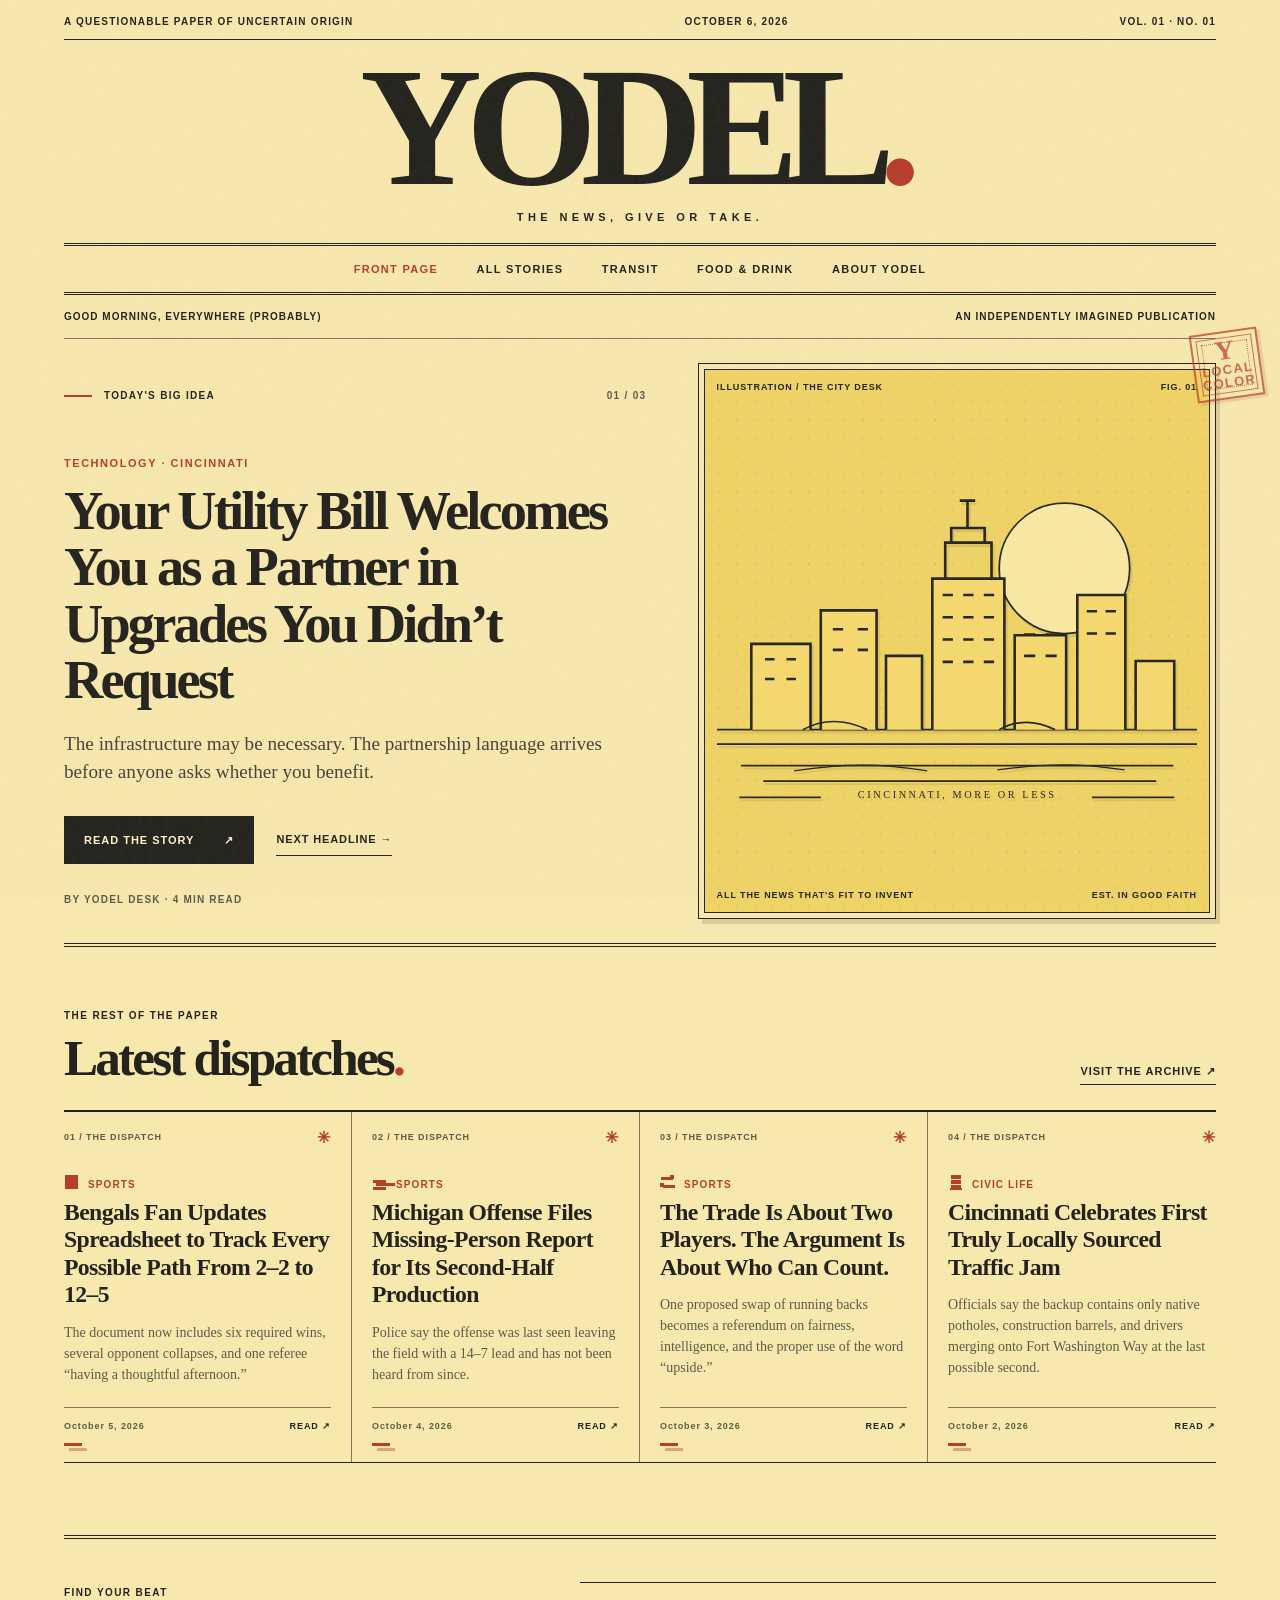
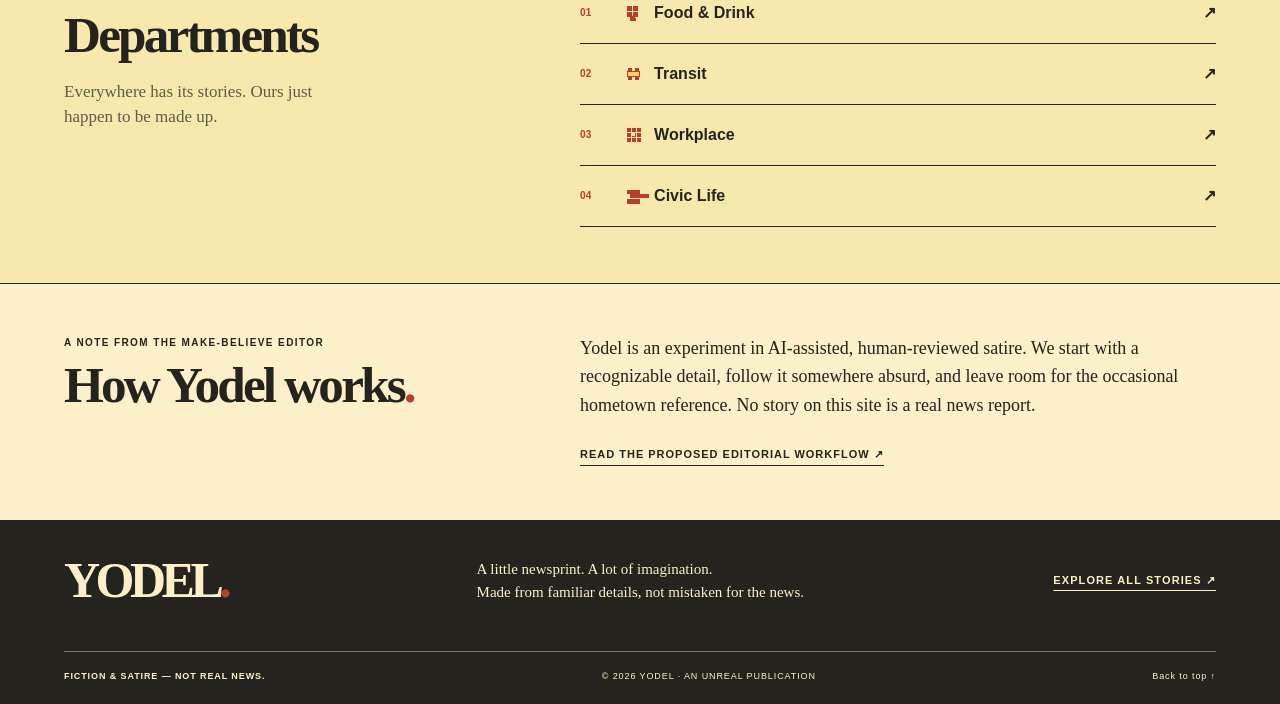
==== commit aa2b9b77: "Add visual texture to Yodel stories" ====
--- a/index.html
+++ b/index.html
@@ -26,6 +26,7 @@
       </nav>
     </header>
     <main id="main">
+      <div class="margin-stamp margin-stamp--home" aria-hidden="true"><span>Y</span><b>LOCAL<br>COLOR</b></div>
       <div class="section-kicker"><span>GOOD MORNING, EVERYWHERE (PROBABLY)</span><span>AN INDEPENDENTLY IMAGINED PUBLICATION</span></div>
       <section class="lead-section" aria-labelledby="lead-heading">
         <div class="lead-copy">
@@ -60,7 +61,12 @@
       </section>
       <section class="departments" aria-labelledby="departments-heading">
         <div class="department-intro"><span class="small-label">FIND YOUR BEAT</span><h2 id="departments-heading">Departments</h2><p>Everywhere has its stories. Ours just happen to be made up.</p></div>
-        <div class="department-links"><a href="archive.html?category=Food%20%26%20Drink"><span>01</span> Food &amp; Drink <span aria-hidden="true">↗</span></a><a href="archive.html?category=Transit"><span>02</span> Transit <span aria-hidden="true">↗</span></a><a href="archive.html?category=Workplace"><span>03</span> Workplace <span aria-hidden="true">↗</span></a><a href="archive.html?category=Civic%20Life"><span>04</span> Civic Life <span aria-hidden="true">↗</span></a></div>
+        <div class="department-links">
+          <a href="archive.html?category=Food%20%26%20Drink"><span>01</span><i class="department-mark department-mark--food" aria-hidden="true"></i> Food &amp; Drink <span aria-hidden="true">↗</span></a>
+          <a href="archive.html?category=Transit"><span>02</span><i class="department-mark department-mark--transit" aria-hidden="true"></i> Transit <span aria-hidden="true">↗</span></a>
+          <a href="archive.html?category=Workplace"><span>03</span><i class="department-mark department-mark--workplace" aria-hidden="true"></i> Workplace <span aria-hidden="true">↗</span></a>
+          <a href="archive.html?category=Civic%20Life"><span>04</span><i class="department-mark department-mark--civic" aria-hidden="true"></i> Civic Life <span aria-hidden="true">↗</span></a>
+        </div>
       </section>
       <section class="about-section" id="about" aria-labelledby="about-heading"><div><span class="small-label">A NOTE FROM THE MAKE-BELIEVE EDITOR</span><h2 id="about-heading">How Yodel works<span class="heading-period">.</span></h2></div><div><p>Yodel is an experiment in AI-assisted, human-reviewed satire. We start with a recognizable detail, follow it somewhere absurd, and leave room for the occasional hometown reference. No story on this site is a real news report.</p><a class="underlined-link" href="EDITORIAL_WORKFLOW.md">Read the proposed editorial workflow <span aria-hidden="true">↗</span></a></div></section>
     </main>
--- a/styles.css
+++ b/styles.css
@@ -199,3 +199,73 @@
   .button { transition: none; }
   .button--dark:hover { transform: none; }
 }
+
+/* Printed texture and department wayfinding */
+main { position: relative; }
+.lead-art, .archive-tools, .article-aside {
+  background-image: url("data:image/svg+xml,%3Csvg xmlns='http://www.w3.org/2000/svg' width='18' height='18' viewBox='0 0 18 18'%3E%3Ccircle cx='2' cy='2' r='.8' fill='%2324231d' fill-opacity='.16'/%3E%3Ccircle cx='11' cy='11' r='.55' fill='%23b73d2d' fill-opacity='.15'/%3E%3C/svg%3E");
+}
+.lead-art { background-color: var(--yellow); box-shadow: 4px 5px 0 #24231d22, inset 0 0 0 5px var(--paper), inset 0 0 0 6px var(--ink); }
+.archive-tools { background-color: var(--paper-light); box-shadow: 4px 4px 0 #24231d18; }
+.article-aside { background-color: var(--yellow); box-shadow: 5px 5px 0 #24231d24; }
+
+.department-mark {
+  position: relative;
+  display: inline-block;
+  width: 16px;
+  height: 16px;
+  flex: 0 0 16px;
+  color: var(--red);
+  vertical-align: -.18em;
+}
+.department-mark::before, .department-mark::after { content: ""; position: absolute; display: block; background: currentColor; }
+.department-mark--food::before { width: 5px; height: 5px; left: 1px; top: 1px; box-shadow: 6px 0 0 currentColor, 0 6px 0 currentColor, 6px 6px 0 currentColor, 3px 10px 0 currentColor; }
+.department-mark--food::after { width: 3px; height: 3px; left: 7px; top: 13px; }
+.department-mark--transit::before { width: 4px; height: 12px; left: 2px; top: 2px; box-shadow: 7px 0 0 currentColor; }
+.department-mark--transit::after { width: 11px; height: 4px; left: 2px; top: 6px; background: var(--yellow); box-shadow: 0 0 0 1px currentColor; }
+.department-mark--workplace::before { width: 4px; height: 4px; left: 1px; top: 1px; box-shadow: 5px 0 0 currentColor, 10px 0 0 currentColor, 0 5px 0 currentColor, 5px 5px 0 currentColor, 10px 5px 0 currentColor, 0 10px 0 currentColor, 5px 10px 0 currentColor, 10px 10px 0 currentColor; }
+.department-mark--workplace::after { width: 3px; height: 3px; left: 6px; top: 6px; background: var(--paper); }
+.department-mark--civic::before { width: 13px; height: 4px; left: 1px; top: 2px; box-shadow: 3px 4px 0 currentColor, 6px 4px 0 currentColor, 9px 4px 0 currentColor, 0 9px 0 currentColor; }
+.department-mark--civic::after { width: 13px; height: 3px; left: 1px; top: 13px; }
+.department-mark--general::before { width: 5px; height: 5px; left: 1px; top: 1px; box-shadow: 8px 0 0 currentColor, 4px 4px 0 currentColor, 0 8px 0 currentColor, 8px 8px 0 currentColor; }
+.department-mark--terminal::before { width: 14px; height: 10px; left: 1px; top: 2px; box-shadow: inset 0 0 0 2px currentColor; }
+.department-mark--terminal::after { width: 8px; height: 2px; left: 4px; top: 14px; }
+.department-mark--scorecard::before { width: 13px; height: 14px; left: 1px; top: 1px; box-shadow: inset 0 0 0 2px currentColor; }
+.department-mark--scorecard::after { width: 7px; height: 2px; left: 4px; top: 5px; box-shadow: 0 4px 0 currentColor; }
+.department-mark--stadium::before { width: 13px; height: 3px; left: 1px; top: 6px; box-shadow: 3px 3px 0 currentColor, 6px 3px 0 currentColor, 9px 3px 0 currentColor, 0 7px 0 currentColor; }
+.department-mark--trade::before { width: 12px; height: 3px; left: 1px; top: 3px; box-shadow: 2px 8px 0 currentColor; }
+.department-mark--trade::after { width: 4px; height: 4px; left: 10px; top: 1px; box-shadow: -10px 8px 0 currentColor; }
+.department-mark--traffic::before, .department-mark--barrel::before { width: 10px; height: 4px; left: 3px; top: 1px; box-shadow: 0 5px 0 currentColor, 0 10px 0 currentColor; }
+.department-mark--traffic::after, .department-mark--barrel::after { width: 12px; height: 2px; left: 2px; top: 14px; }
+.department-mark--ledger::before { width: 12px; height: 14px; left: 2px; top: 1px; box-shadow: inset 0 0 0 2px currentColor; }
+.department-mark--ledger::after { width: 6px; height: 2px; left: 5px; top: 5px; box-shadow: 0 4px 0 currentColor; }
+.department-mark--hill::before { width: 14px; height: 3px; left: 1px; top: 10px; transform: rotate(-25deg); transform-origin: left center; }
+.department-mark--hill::after { width: 5px; height: 5px; left: 9px; top: 2px; }
+.department-mark--chili::before { width: 12px; height: 6px; left: 2px; top: 7px; border-radius: 0 0 7px 7px; }
+.department-mark--chili::after { width: 8px; height: 2px; left: 4px; top: 3px; box-shadow: 2px -2px 0 currentColor; }
+.department-mark--streetcar::before { width: 13px; height: 10px; left: 1px; top: 3px; box-shadow: inset 0 0 0 2px currentColor; }
+.department-mark--streetcar::after { width: 3px; height: 3px; left: 3px; top: 12px; box-shadow: 7px 0 0 currentColor; }
+.department-mark--coffee::before { width: 10px; height: 10px; left: 2px; top: 4px; }
+.department-mark--coffee::after { width: 5px; height: 6px; left: 11px; top: 6px; box-shadow: inset 0 0 0 2px var(--red); }
+.department-mark--river::before { width: 13px; height: 3px; left: 1px; top: 5px; box-shadow: 3px 5px 0 currentColor; transform: skewX(-30deg); }
+
+.story-category .department-mark { margin-right: 8px; }
+.story-card { position: relative; }
+.story-card::after { content: ""; width: 18px; height: 3px; margin-top: 12px; background: var(--red); box-shadow: 5px 5px 0 #b73d2d66; }
+.archive-item { position: relative; }
+.archive-item::before { content: ""; position: absolute; left: 0; top: 0; width: 32px; border-top: 3px solid var(--red); }
+.article-header .story-category .department-mark { transform: scale(1.15); margin-right: 10px; }
+
+.margin-stamp { position: absolute; z-index: 1; display: grid; place-content: center; width: 68px; height: 68px; border: 2px solid var(--red); color: var(--red); font-family: Arial, Helvetica, sans-serif; font-weight: 800; letter-spacing: .08em; line-height: 1; text-align: center; opacity: .72; pointer-events: none; transform: rotate(-8deg); box-shadow: 3px 3px 0 #b73d2d33; }
+.margin-stamp::before, .margin-stamp::after { content: ""; position: absolute; inset: 4px; border: 1px solid currentColor; }
+.margin-stamp::after { inset: 9px; border-style: dotted; }
+.margin-stamp span { font-size: 8px; }
+.margin-stamp b { margin-top: 3px; font-size: 13px; }
+.margin-stamp--home { right: 1.5%; top: 36px; }
+.margin-stamp--home span { font: 900 27px/.7 Georgia, serif; }
+.margin-stamp--archive { right: 1.5%; top: 22px; transform: rotate(7deg); }
+.margin-stamp--article { right: 1.5%; top: 0; transform: rotate(7deg); }
+
+.department-links a { grid-template-columns: 38px 20px 1fr auto; }
+.department-links a .department-mark { color: var(--red); }
+@media (max-width: 700px) { .margin-stamp { display: none; } }
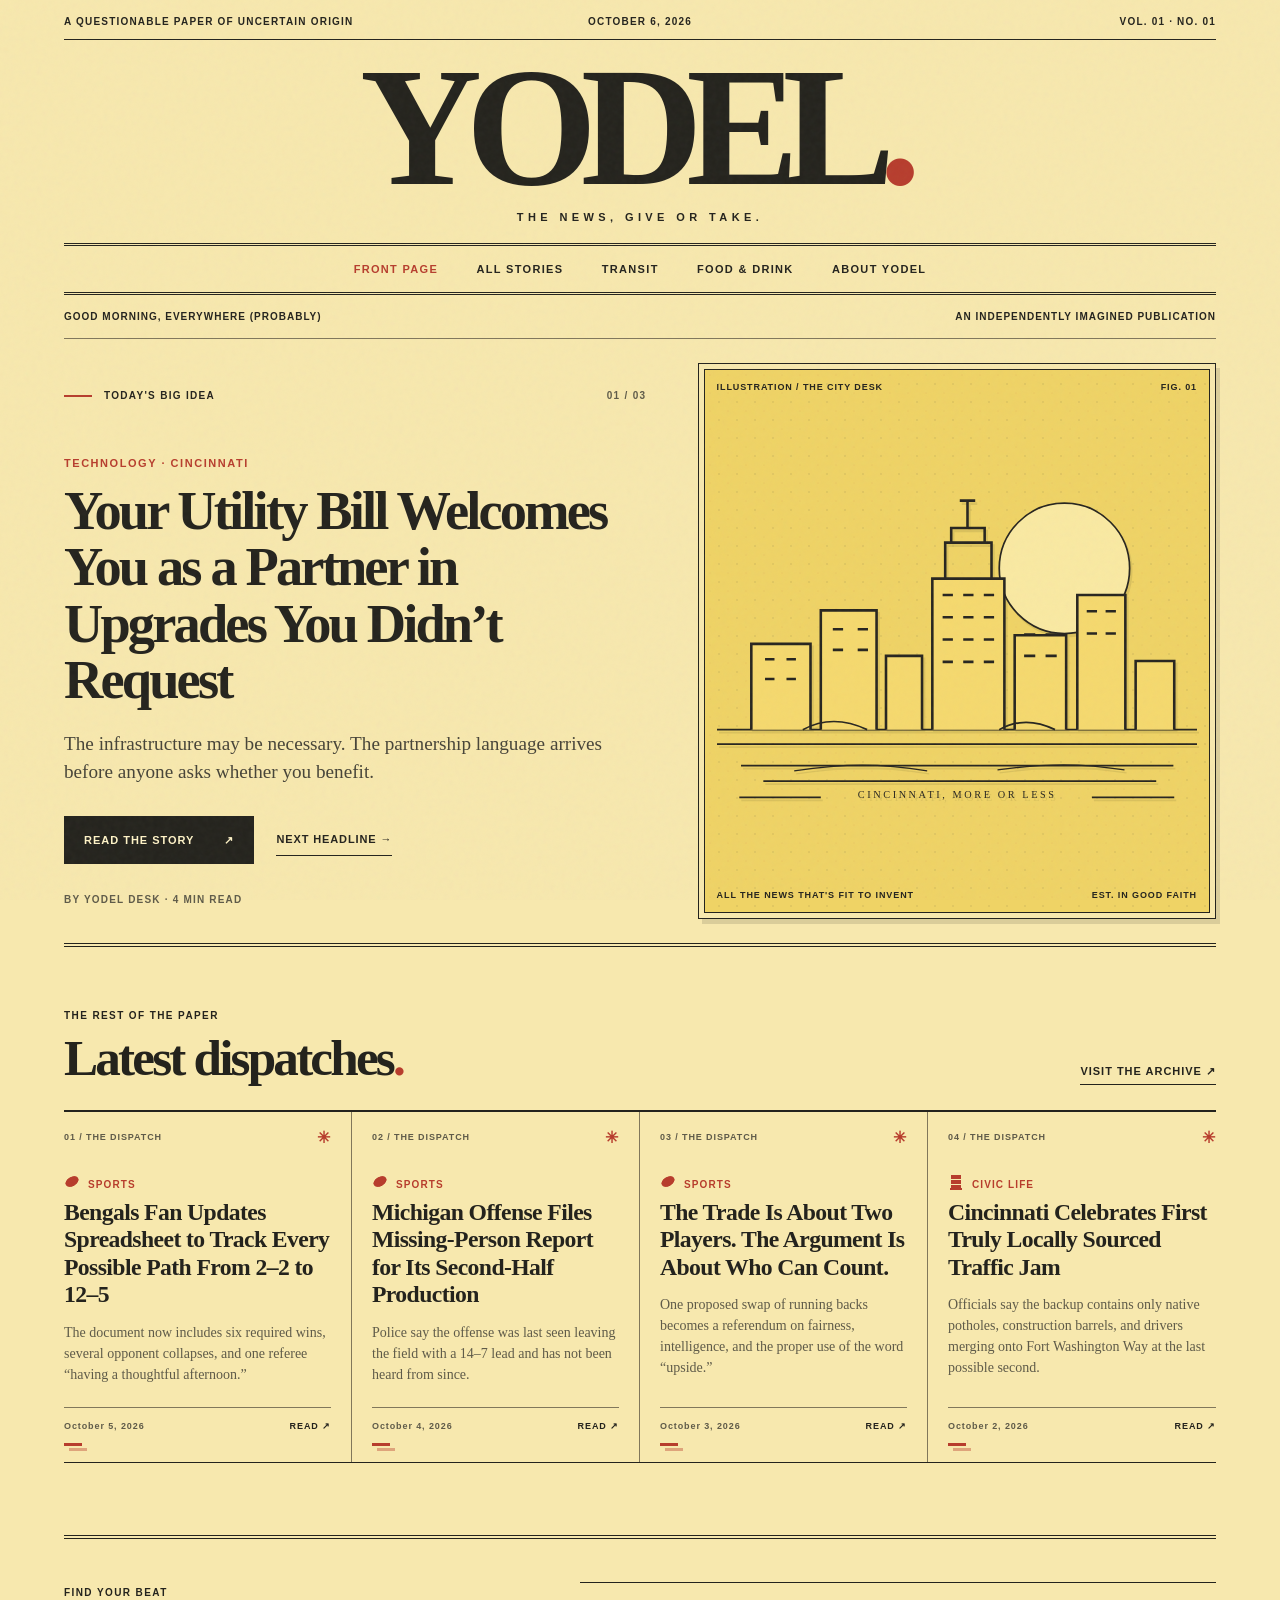
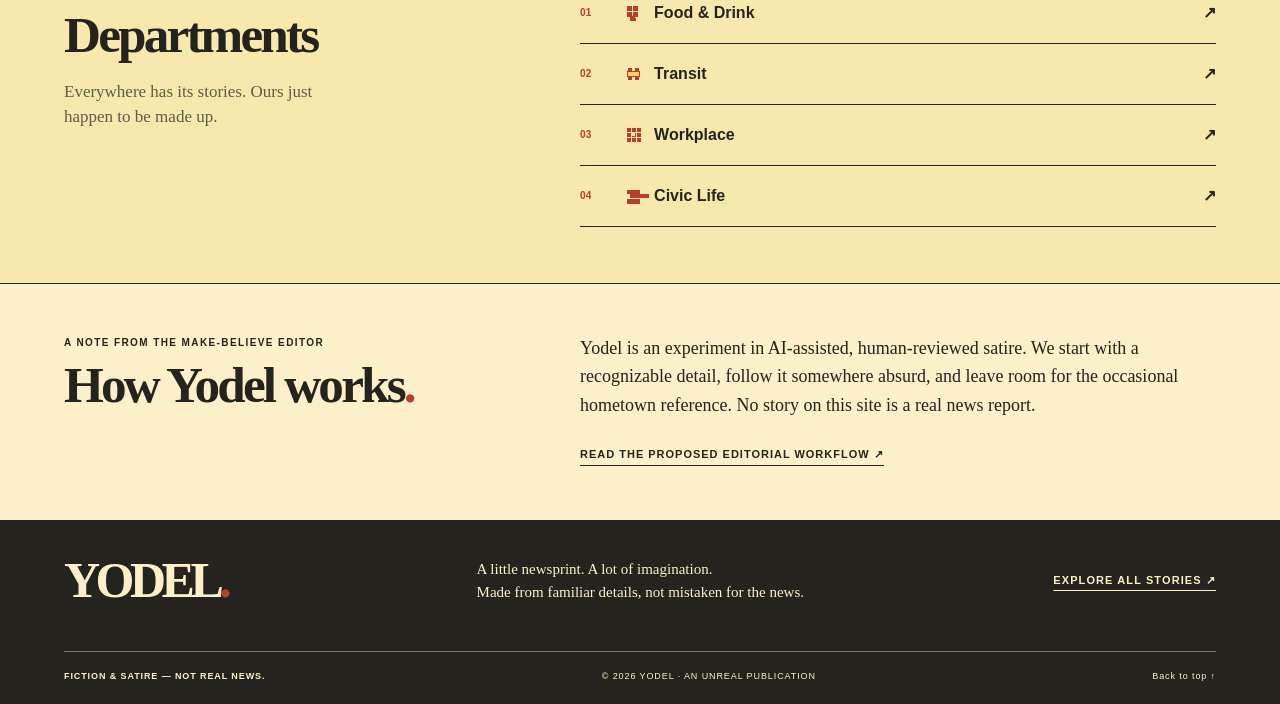
==== commit afbb5780: "Refine Yodel texture markers and header" ====
--- a/index.html
+++ b/index.html
@@ -26,7 +26,6 @@
       </nav>
     </header>
     <main id="main">
-      <div class="margin-stamp margin-stamp--home" aria-hidden="true"><span>Y</span><b>LOCAL<br>COLOR</b></div>
       <div class="section-kicker"><span>GOOD MORNING, EVERYWHERE (PROBABLY)</span><span>AN INDEPENDENTLY IMAGINED PUBLICATION</span></div>
       <section class="lead-section" aria-labelledby="lead-heading">
         <div class="lead-copy">
--- a/styles.css
+++ b/styles.css
@@ -26,7 +26,9 @@
 .header-top, .main-nav, .section-kicker, .small-label, .eyebrow, .lead-overline, .lead-meta, .art-topline, .art-bottomline, .story-category, .story-card__top, .story-card__foot, .department-links, .footer-bottom, .article-byline, .article-location, .back-link, .archive-tools label, .results-heading, .archive-item__number, .loading-note {
   font-family: Arial, Helvetica, sans-serif;
 }
-.header-top { display: flex; justify-content: space-between; gap: 16px; padding: 16px 0 12px; border-bottom: 1px solid var(--ink); font-size: 10px; font-weight: 700; letter-spacing: .12em; }
+.header-top { display: grid; grid-template-columns: 1fr auto 1fr; align-items: center; gap: 16px; padding: 16px 0 12px; border-bottom: 1px solid var(--ink); font-size: 10px; font-weight: 700; letter-spacing: .12em; }
+.header-top span:nth-child(2) { text-align: center; }
+.header-top span:last-child { text-align: right; }
 .masthead { text-align: center; padding: 14px 0 20px; }
 .masthead a { display: inline-block; text-decoration: none; font: 900 clamp(84px, 13.2vw, 194px)/.87 Georgia, "Times New Roman", serif; letter-spacing: -.097em; padding-right: .09em; }
 .masthead a:hover { color: var(--ink); }
@@ -155,8 +157,9 @@
   .story-card:nth-last-child(-n+2) { border-bottom: 0; }
 }
 @media (max-width: 700px) {
-  .header-top { font-size: 9px; }
+  .header-top { grid-template-columns: 1fr auto; font-size: 9px; }
   .header-top span:first-child { display: none; }
+  .header-top span:nth-child(2) { text-align: left; }
   .masthead { padding: 24px 0 17px; }
   .masthead a { font-size: clamp(75px, 18vw, 125px); }
   .masthead p { font-size: 9px; letter-spacing: .27em; }
@@ -230,11 +233,8 @@
 .department-mark--general::before { width: 5px; height: 5px; left: 1px; top: 1px; box-shadow: 8px 0 0 currentColor, 4px 4px 0 currentColor, 0 8px 0 currentColor, 8px 8px 0 currentColor; }
 .department-mark--terminal::before { width: 14px; height: 10px; left: 1px; top: 2px; box-shadow: inset 0 0 0 2px currentColor; }
 .department-mark--terminal::after { width: 8px; height: 2px; left: 4px; top: 14px; }
-.department-mark--scorecard::before { width: 13px; height: 14px; left: 1px; top: 1px; box-shadow: inset 0 0 0 2px currentColor; }
-.department-mark--scorecard::after { width: 7px; height: 2px; left: 4px; top: 5px; box-shadow: 0 4px 0 currentColor; }
-.department-mark--stadium::before { width: 13px; height: 3px; left: 1px; top: 6px; box-shadow: 3px 3px 0 currentColor, 6px 3px 0 currentColor, 9px 3px 0 currentColor, 0 7px 0 currentColor; }
-.department-mark--trade::before { width: 12px; height: 3px; left: 1px; top: 3px; box-shadow: 2px 8px 0 currentColor; }
-.department-mark--trade::after { width: 4px; height: 4px; left: 10px; top: 1px; box-shadow: -10px 8px 0 currentColor; }
+.department-mark--football::before { width: 14px; height: 9px; left: 1px; top: 3px; border-radius: 48% 52% 48% 52%; transform: rotate(-32deg); box-shadow: inset 0 0 0 2px currentColor; }
+.department-mark--football::after { width: 2px; height: 7px; left: 7px; top: 5px; transform: rotate(-32deg); box-shadow: -2px 2px 0 -1px currentColor, 2px -2px 0 -1px currentColor; }
 .department-mark--traffic::before, .department-mark--barrel::before { width: 10px; height: 4px; left: 3px; top: 1px; box-shadow: 0 5px 0 currentColor, 0 10px 0 currentColor; }
 .department-mark--traffic::after, .department-mark--barrel::after { width: 12px; height: 2px; left: 2px; top: 14px; }
 .department-mark--ledger::before { width: 12px; height: 14px; left: 2px; top: 1px; box-shadow: inset 0 0 0 2px currentColor; }
@@ -261,8 +261,6 @@
 .margin-stamp::after { inset: 9px; border-style: dotted; }
 .margin-stamp span { font-size: 8px; }
 .margin-stamp b { margin-top: 3px; font-size: 13px; }
-.margin-stamp--home { right: 1.5%; top: 36px; }
-.margin-stamp--home span { font: 900 27px/.7 Georgia, serif; }
 .margin-stamp--archive { right: 1.5%; top: 22px; transform: rotate(7deg); }
 .margin-stamp--article { right: 1.5%; top: 0; transform: rotate(7deg); }
 
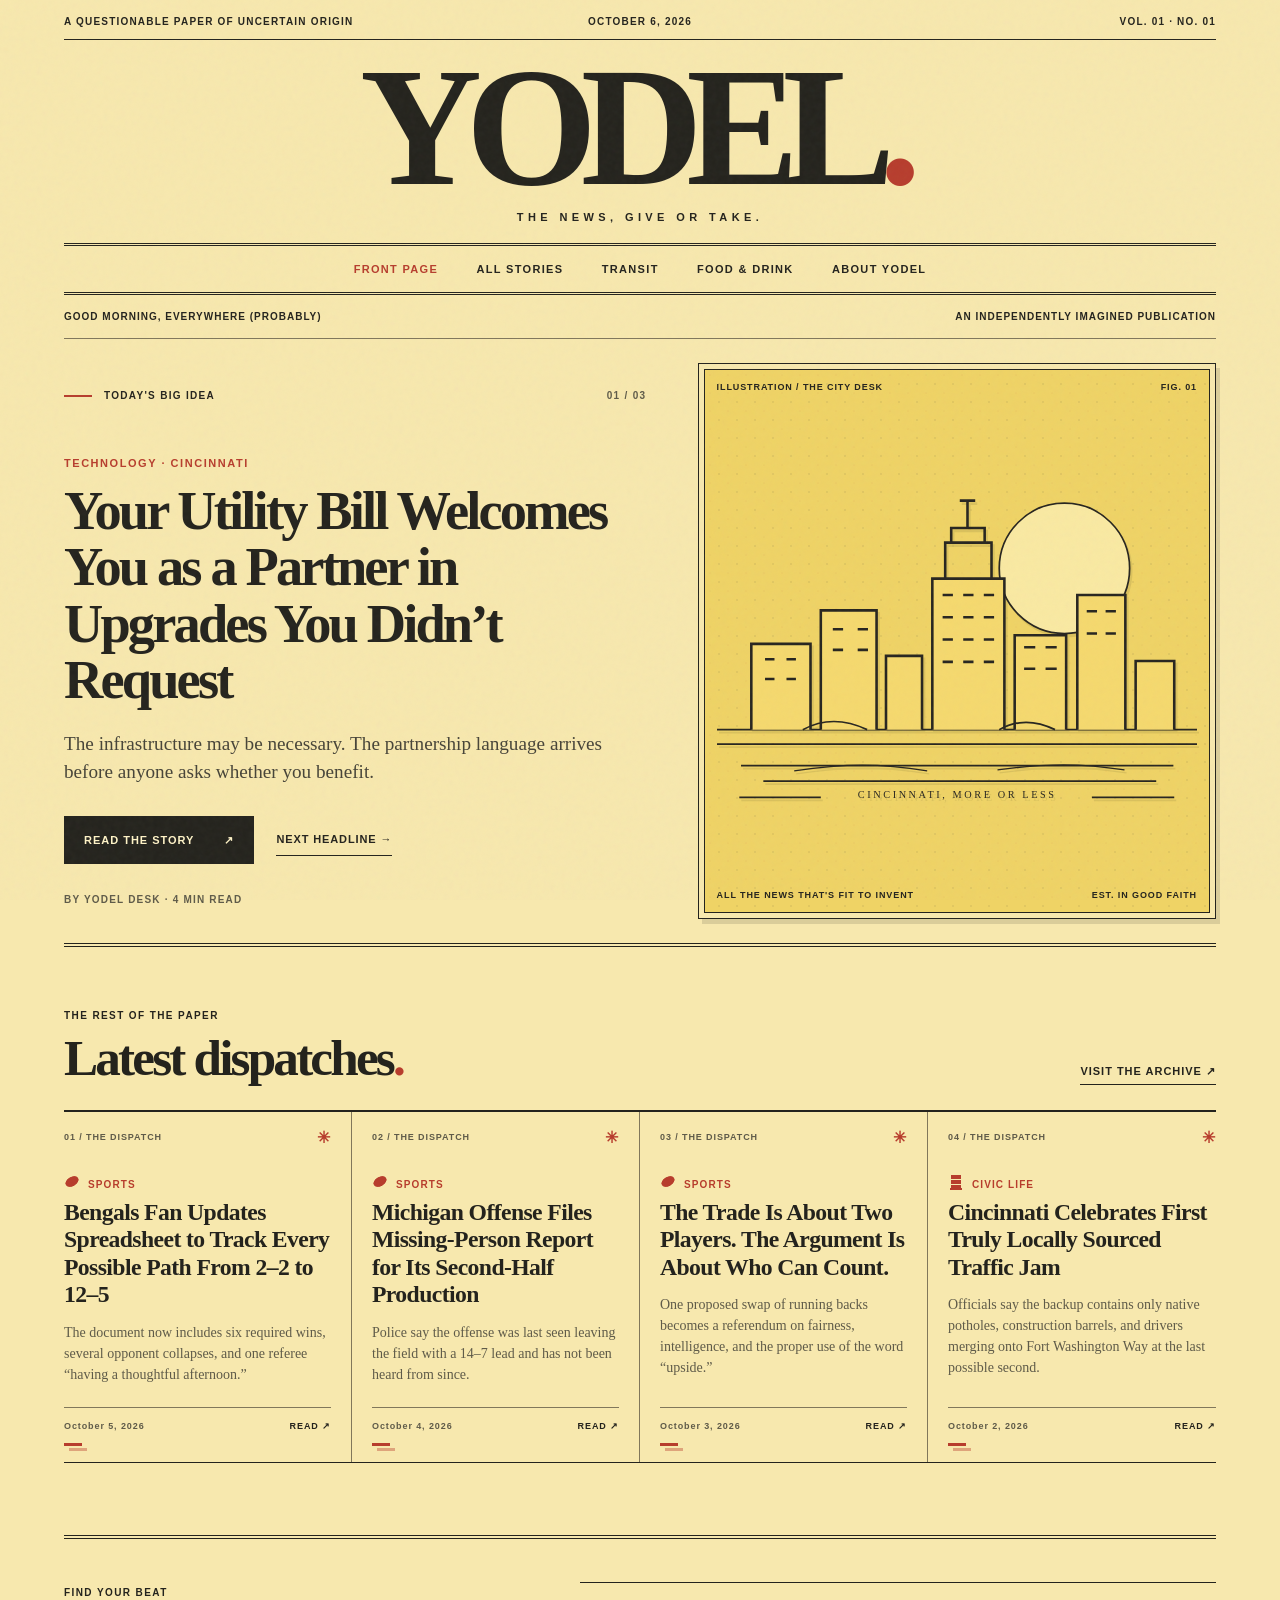
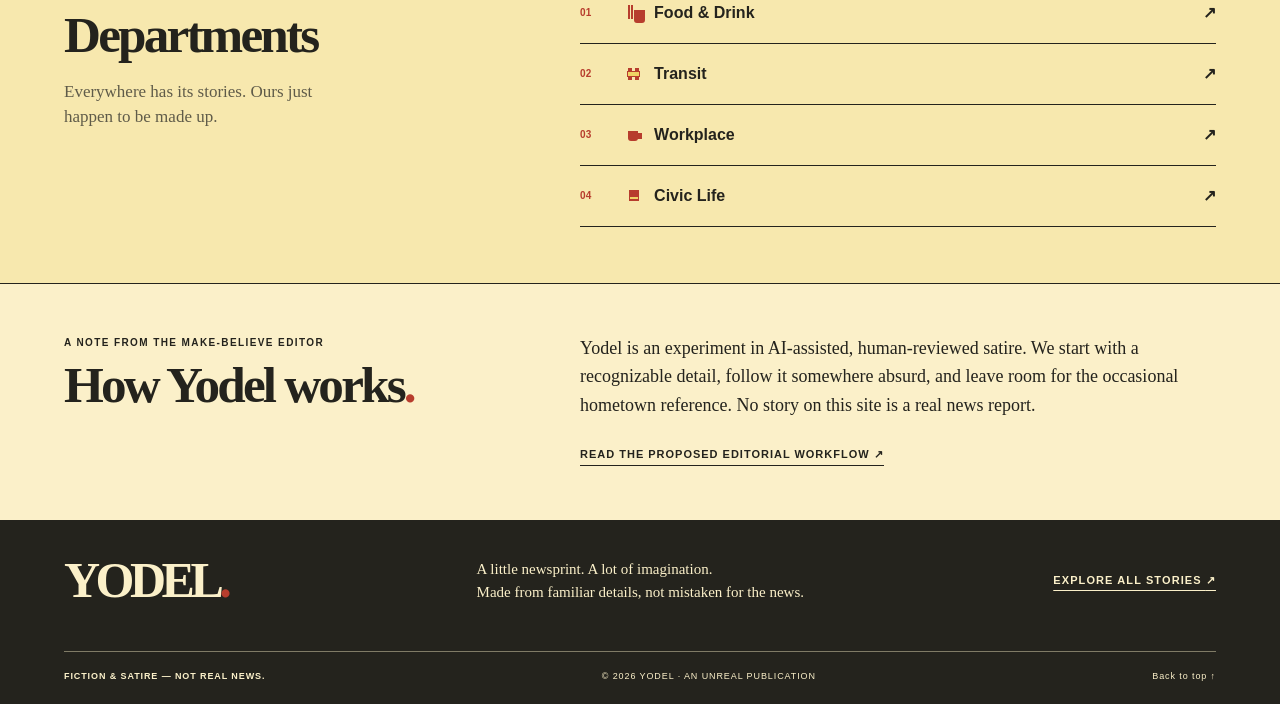
==== commit 320e13d1: "Correct Yodel icon and skyline alignment" ====
--- a/index.html
+++ b/index.html
@@ -45,7 +45,7 @@
             <path d="M0 298h560M0 315h560M28 340h504M54 358h458" fill="none" stroke="#27251f" stroke-width="2"/>
             <path d="M40 298V198h69v100m12 0V159h65v139m11 0V212h42v86m12 0V122h84v176m12 0V188h60v110m13 0V141h56v157m12 0V218h45v80" fill="#f5d96e" stroke="#27251f" stroke-width="3"/>
             <path d="M266 122V80h54v42m-47-42V63h39v17m-20-17V31m-9 0h18" fill="none" stroke="#27251f" stroke-width="3"/>
-            <path d="M56 216h11m14 0h11m-36 23h11m14 0h11m43-58h12m17 0h12m-41 24h12m17 0h12m87-64h12m12 0h12m12 0h12m-60 26h12m12 0h12m12 0h12m-60 26h12m12 0h12m12 0h12m-60 26h12m12 0h12m12 0h12m35-32h13m12 0h13m-38 25h13m12 0h13m35-52h12m10 0h12m-34 26h12m10 0h12" fill="none" stroke="#27251f" stroke-width="3"/>
+            <path d="M56 216h11m14 0h11m-36 23h11m14 0h11m43-58h12m17 0h12m-41 24h12m17 0h12m87-64h12m12 0h12m12 0h12m-60 26h12m12 0h12m12 0h12m-60 26h12m12 0h12m12 0h12m-60 26h12m12 0h12m12 0h12m35-17h13m12 0h13m-38 25h13m12 0h13m35-67h12m10 0h12m-34 26h12m10 0h12" fill="none" stroke="#27251f" stroke-width="3"/>
             <path d="M100 298q35-19 75 0m154 0q30-17 65 0" fill="none" stroke="#27251f" stroke-width="2"/>
             <path d="M90 346c60-9 100-9 155 0m82-1c58-8 98-8 148 0" fill="none" stroke="#27251f" stroke-width="1.5"/>
             <path d="M26 377h95m316 0h96" stroke="#27251f" stroke-width="2"/>
--- a/styles.css
+++ b/styles.css
@@ -222,14 +222,14 @@
   vertical-align: -.18em;
 }
 .department-mark::before, .department-mark::after { content: ""; position: absolute; display: block; background: currentColor; }
-.department-mark--food::before { width: 5px; height: 5px; left: 1px; top: 1px; box-shadow: 6px 0 0 currentColor, 0 6px 0 currentColor, 6px 6px 0 currentColor, 3px 10px 0 currentColor; }
-.department-mark--food::after { width: 3px; height: 3px; left: 7px; top: 13px; }
+.department-mark--food::before { width: 7px; height: 9px; left: 8px; top: 5px; border: 2px solid currentColor; border-radius: 0 0 3px 3px; }
+.department-mark--food::after { width: 2px; height: 13px; left: 2px; top: 1px; box-shadow: 3px 0 0 currentColor, 0 -1px 0 currentColor, 3px -1px 0 currentColor; }
 .department-mark--transit::before { width: 4px; height: 12px; left: 2px; top: 2px; box-shadow: 7px 0 0 currentColor; }
 .department-mark--transit::after { width: 11px; height: 4px; left: 2px; top: 6px; background: var(--yellow); box-shadow: 0 0 0 1px currentColor; }
-.department-mark--workplace::before { width: 4px; height: 4px; left: 1px; top: 1px; box-shadow: 5px 0 0 currentColor, 10px 0 0 currentColor, 0 5px 0 currentColor, 5px 5px 0 currentColor, 10px 5px 0 currentColor, 0 10px 0 currentColor, 5px 10px 0 currentColor, 10px 10px 0 currentColor; }
-.department-mark--workplace::after { width: 3px; height: 3px; left: 6px; top: 6px; background: var(--paper); }
-.department-mark--civic::before { width: 13px; height: 4px; left: 1px; top: 2px; box-shadow: 3px 4px 0 currentColor, 6px 4px 0 currentColor, 9px 4px 0 currentColor, 0 9px 0 currentColor; }
-.department-mark--civic::after { width: 13px; height: 3px; left: 1px; top: 13px; }
+.department-mark--workplace::before { width: 10px; height: 10px; left: 2px; top: 4px; border-radius: 0 0 3px 3px; }
+.department-mark--workplace::after { width: 5px; height: 6px; left: 11px; top: 6px; box-shadow: inset 0 0 0 2px var(--red); }
+.department-mark--civic::before { width: 0; height: 0; left: 3px; top: 2px; border-left: 5px solid transparent; border-right: 5px solid transparent; border-bottom: 11px solid currentColor; }
+.department-mark--civic::after { width: 8px; height: 2px; left: 4px; top: 9px; background: var(--yellow); }
 .department-mark--general::before { width: 5px; height: 5px; left: 1px; top: 1px; box-shadow: 8px 0 0 currentColor, 4px 4px 0 currentColor, 0 8px 0 currentColor, 8px 8px 0 currentColor; }
 .department-mark--terminal::before { width: 14px; height: 10px; left: 1px; top: 2px; box-shadow: inset 0 0 0 2px currentColor; }
 .department-mark--terminal::after { width: 8px; height: 2px; left: 4px; top: 14px; }
